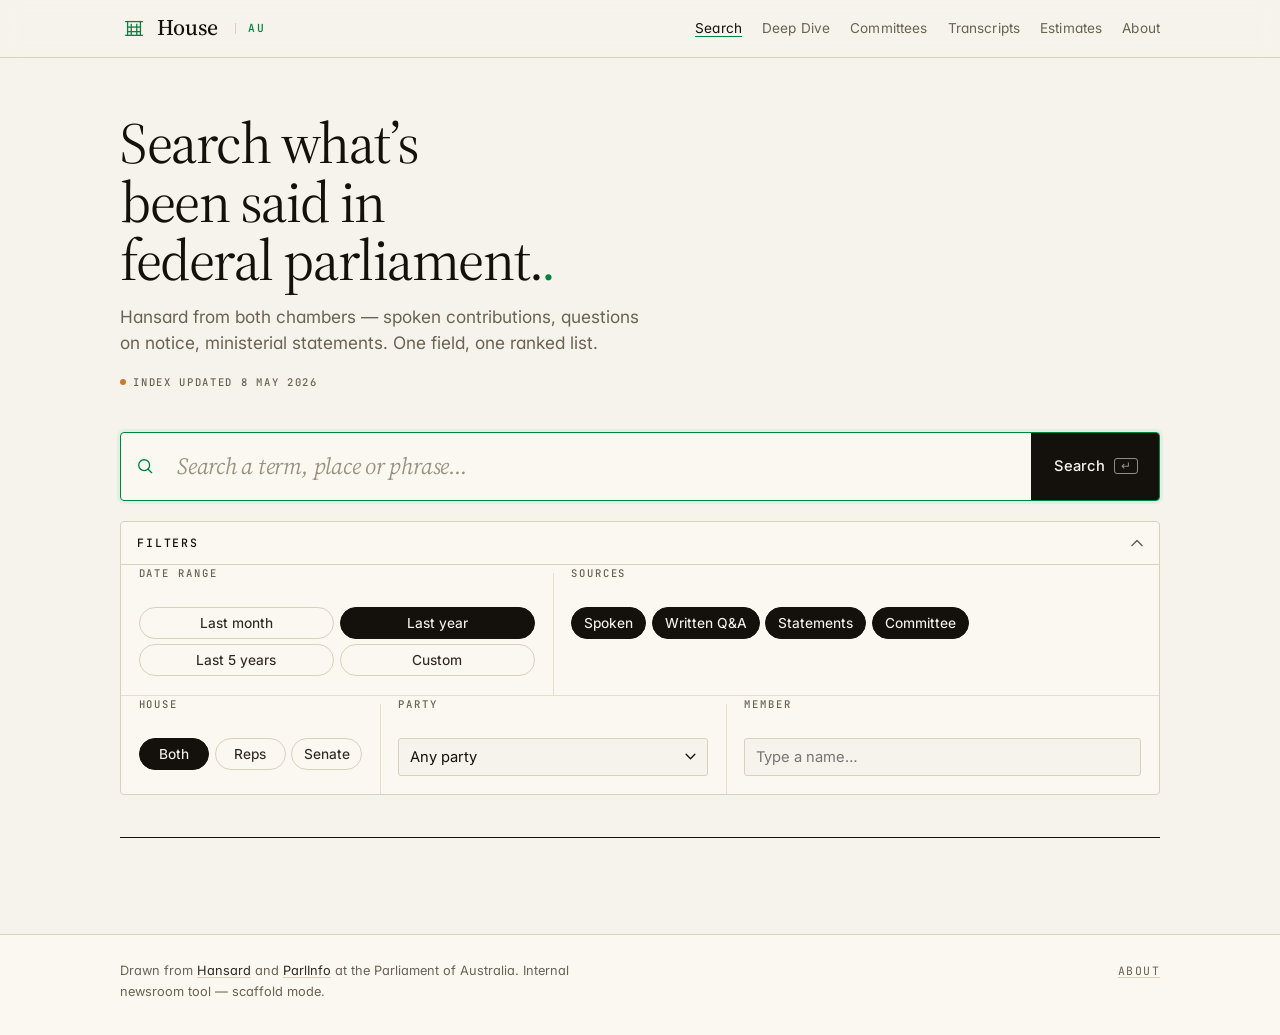
==== index.html @ a79a6129 "Speed: load shards in parallel batches of 4 streamContributions was strict-sequential after the memo" ====
<!doctype html>
<html lang="en-GB">
<head>
  <meta charset="utf-8">
  <meta name="viewport" content="width=device-width, initial-scale=1, viewport-fit=cover">
  <title>House AU — search federal Hansard</title>
  <meta name="description" content="Search Australian federal Hansard — Reps and Senate, spoken contributions, questions on notice, ministerial statements. Built for Guardian Australia journalists.">
  <meta name="theme-color" content="#f6f3ec">

  <!-- favicon + social -->
  <link rel="icon" href="favicon.svg" type="image/svg+xml">
  <link rel="alternate icon" href="favicon.ico">
  <link rel="apple-touch-icon" href="apple-touch-icon.png">
  <meta property="og:title" content="House AU">
  <meta property="og:description" content="Search federal Hansard — Reps and Senate, in one ranked list.">
  <meta property="og:image" content="og.png">
  <meta property="og:type" content="website">
  <meta name="twitter:card" content="summary_large_image">

  <link rel="preconnect" href="https://fonts.googleapis.com">
  <link rel="preconnect" href="https://fonts.gstatic.com" crossorigin>
  <link rel="stylesheet" href="https://fonts.googleapis.com/css2?family=Source+Serif+4:opsz,wght@8..60,300..700&family=Source+Serif+4:ital,opsz,wght@1,8..60,300..600&family=Inter:wght@300;400;500;600&family=JetBrains+Mono:wght@400;500&display=swap">
  <link rel="stylesheet" href="style.css?v=41">
</head>
<body>
  <header class="topbar">
    <div class="topbar-inner">
      <a href="./" class="wordmark" aria-label="House Australia — home">
        <span class="mark" aria-hidden="true">
          <!-- abstracted portcullis: two columns under a lintel -->
          <svg viewBox="0 0 24 24" width="22" height="22" fill="none" stroke="currentColor" stroke-width="1.4" stroke-linecap="square">
            <path d="M3 5h18"/>
            <path d="M5 5v15"/>
            <path d="M19 5v15"/>
            <path d="M9 8v12"/>
            <path d="M15 8v12"/>
            <path d="M5 11h14"/>
            <path d="M5 16h14"/>
            <path d="M3 20h18"/>
          </svg>
        </span>
        <span class="wordmark-text">House</span>
        <span class="region-tag" aria-label="AU edition">AU</span>
      </a>
      <nav class="topnav">
        <a href="./" aria-current="page">Search</a>
        <a href="deep-dive.html">Deep Dive</a>
        <a href="committees.html">Committees</a>
        <a href="transcripts.html">Transcripts</a>
        <a href="estimates.html">Estimates</a>
        <a href="about.html">About</a>
      </nav>
    </div>
  </header>

  <main>
    <section class="hero">
      <h1 class="lede">Search what&rsquo;s been said in federal parliament.</h1>
      <p class="sub">Hansard from both chambers &mdash; spoken contributions, questions on notice, ministerial statements. One field, one ranked list.</p>
      <p class="index-stamp" id="index-stamp" aria-live="polite"></p>
    </section>

    <form id="search-form" class="search" autocomplete="off">
      <span class="search-icon" aria-hidden="true">
        <svg viewBox="0 0 24 24" width="20" height="20" fill="none" stroke="currentColor" stroke-width="1.6" stroke-linecap="round">
          <circle cx="11" cy="11" r="6.5"/>
          <path d="m20 20-4.2-4.2"/>
        </svg>
      </span>
      <label class="search-field">
        <span class="visually-hidden">Search term</span>
        <input id="q" type="search" name="q" placeholder="Search a term, place or phrase&hellip;" autocomplete="off" autofocus>
      </label>
      <button type="submit" class="primary">
        <span class="primary-label">Search</span>
        <span class="primary-kbd" aria-hidden="true">↵</span>
      </button>
    </form>

    <details class="filters-shell" id="filters-shell" open>
      <summary class="filters-toggle">
        <span class="ft-label">Filters</span>
        <span class="ft-summary" id="ft-summary" aria-live="polite"></span>
        <span class="ft-chev" aria-hidden="true">
          <svg viewBox="0 0 12 8" width="12" height="8" fill="none" stroke="currentColor" stroke-width="1.5" stroke-linecap="round" stroke-linejoin="round"><path d="M1 1.5 6 6.5 11 1.5"/></svg>
        </span>
      </summary>

      <section class="filters" aria-label="Filters">
        <fieldset class="filter">
          <legend>Date range</legend>
          <div class="pills" role="radiogroup" id="date-presets">
            <button type="button" role="radio" aria-checked="false" data-preset="month">Last month</button>
            <button type="button" role="radio" aria-checked="true"  data-preset="year">Last year</button>
            <button type="button" role="radio" aria-checked="false" data-preset="five">Last 5 years</button>
            <button type="button" role="radio" aria-checked="false" data-preset="custom">Custom</button>
          </div>
          <div class="custom-dates" id="custom-dates" hidden>
            <label>From <input type="date" id="from-date"></label>
            <label>To <input type="date" id="to-date"></label>
          </div>
        </fieldset>

        <fieldset class="filter">
          <legend>Sources</legend>
          <div class="pills" id="sources">
            <button type="button" data-source="spoken"    aria-pressed="true">Spoken</button>
            <button type="button" data-source="wq"        aria-pressed="true">Written Q&amp;A</button>
            <button type="button" data-source="ws"        aria-pressed="true">Statements</button>
            <button type="button" data-source="committee" aria-pressed="true">Committee</button>
          </div>
        </fieldset>

        <fieldset class="filter">
          <legend>House</legend>
          <div class="pills" role="radiogroup" id="house">
            <button type="button" role="radio" aria-checked="true"  data-house="Both">Both</button>
            <button type="button" role="radio" aria-checked="false" data-house="Reps">Reps</button>
            <button type="button" role="radio" aria-checked="false" data-house="Senate">Senate</button>
          </div>
        </fieldset>

        <fieldset class="filter">
          <legend>Party</legend>
          <select id="party">
            <option value="Any">Any party</option>
          </select>
        </fieldset>

        <fieldset class="filter filter--member">
          <legend>Member</legend>
          <div class="member-box">
            <input id="member-input" type="search" placeholder="Type a name…" autocomplete="off">
            <ul id="member-suggestions" class="suggestions" hidden></ul>
            <div id="selected-member" class="selected-member" hidden>
              <span id="selected-member-label"></span>
              <button type="button" id="clear-member" aria-label="Clear member">×</button>
            </div>
          </div>
        </fieldset>
      </section>
    </details>

    <div class="results-toolbar">
      <div id="status" class="status" aria-live="polite"></div>
      <button id="export-md" type="button" class="export-btn" hidden>
        <span class="export-btn-label">Export</span>
        <svg class="export-btn-arrow" viewBox="0 0 16 16" width="11" height="11" fill="none" stroke="currentColor" stroke-width="1.6" stroke-linecap="round" stroke-linejoin="round" aria-hidden="true">
          <path d="M8 2v9"/><path d="m4.5 7.5 3.5 3.5 3.5-3.5"/><path d="M3 13.5h10"/>
        </svg>
      </button>
    </div>
    <ol id="results" class="results"></ol>
    <div class="more">
      <button type="button" id="load-more" hidden>Load more</button>
    </div>
  </main>

  <footer>
    <div class="footer-inner">
      <p class="colophon">
        Drawn from <a href="https://www.aph.gov.au/Parliamentary_Business/Hansard">Hansard</a>
        and <a href="https://parlinfo.aph.gov.au/">ParlInfo</a> at the Parliament of
        Australia. Internal newsroom tool — scaffold mode.
      </p>
      <p class="colophon-meta"><a href="about.html">About</a></p>
    </div>
  </footer>

  <script type="module" src="src/app.js?v=22"></script>
</body>
</html>
---- style.css ----
/* ----------------------------------------------------------------
   House AU — premium redesign
   --------------------------------------------------------------------
   Direction: editorial archive. Ivory paper, near-black ink, a single
   restrained green accent (Pantone 348C, Australian national green),
   with Pantone 116C gold reserved for search-match highlights only —
   gold's contrast with paper fails WCAG, so it's a background-fill
   affordance, never foreground. Source Serif 4 for display, Inter
   for body, JetBrains Mono for stamps. The civic register is
   whispered, not shouted.
   ---------------------------------------------------------------- */

:root {
  /* ----- palette: ivory paper, graphite ink, AU green accent ----- */
  --paper:        #f6f3ec;   /* base */
  --paper-warm:   #fbf8f1;   /* card / inset */
  --paper-deep:   #ece7da;   /* hover, sunken */
  --paper-edge:   #ddd5c2;   /* hairline alt */

  --ink:          #14110d;   /* near-black, warm */
  --ink-strong:   #000000;
  --ink-soft:     #2d2820;
  --ink-muted:    #6a6253;
  --ink-faint:    #9a9180;

  --rule:         #d9d1bd;   /* hairlines */
  --rule-soft:    #e6dec9;

  --accent:       #00843d;   /* Pantone 348C — restrained */
  --accent-deep:  #006128;
  --accent-tint:  #e0f0e5;   /* very faint wash */
  --highlight:    #ffcd00;   /* Pantone 116C — match-highlight fill only */

  /* source colours kept editorial-quiet, single-channel */
  --src-spoken:   #2a3d63;   /* ink blue */
  --src-written:  #2c4a35;   /* moss */
  --src-wq:       #7a5520;   /* tobacco */
  --src-ws:       #4a2a55;   /* aubergine */
  --src-cmte:     #7a3a2b;   /* terracotta */

  /* ----- type ----- */
  --serif: 'Source Serif 4', 'Source Serif Pro', 'Iowan Old Style', 'Hoefler Text', Georgia, serif;
  --sans:  'Inter', -apple-system, BlinkMacSystemFont, 'Segoe UI', sans-serif;
  --mono:  'JetBrains Mono', 'SF Mono', ui-monospace, Menlo, monospace;

  /* ----- rhythm ----- */
  --gutter: clamp(1rem, 4vw, 2rem);
  --col:    min(1040px, 100% - (var(--gutter) * 2));
  --col-narrow: min(720px, 100% - (var(--gutter) * 2));

  /* ----- elevation (very minimal) ----- */
  --shadow-sm: 0 1px 0 rgba(20, 17, 13, 0.04);
  --shadow-md: 0 1px 2px rgba(20, 17, 13, 0.06), 0 8px 24px -12px rgba(20, 17, 13, 0.10);
  --shadow-focus: 0 0 0 3px var(--accent-tint), 0 0 0 4px var(--accent);
}

/* ================================================================
   Base
   ================================================================ */

*, *::before, *::after { box-sizing: border-box; }
[hidden] { display: none !important; }

html {
  -webkit-text-size-adjust: 100%;
  background: var(--paper);
  scroll-behavior: smooth;
}

body {
  margin: 0;
  background: var(--paper);
  color: var(--ink);
  font-family: var(--sans);
  font-size: 16px;
  line-height: 1.55;
  font-feature-settings: 'kern', 'ss01', 'cv11';
  -webkit-font-smoothing: antialiased;
  -moz-osx-font-smoothing: grayscale;
  text-rendering: optimizeLegibility;
  overflow-x: hidden;
  min-height: 100vh;
  min-height: 100dvh;
  display: flex;
  flex-direction: column;
}

:focus-visible {
  outline: 2px solid var(--accent);
  outline-offset: 3px;
  border-radius: 2px;
}

a {
  color: var(--ink);
  text-decoration: underline;
  text-decoration-thickness: 1px;
  text-underline-offset: 0.18em;
  text-decoration-color: var(--rule);
  transition: color 120ms, text-decoration-color 120ms;
}
a:hover { color: var(--accent); text-decoration-color: var(--accent); }

.visually-hidden {
  position: absolute; width: 1px; height: 1px; padding: 0; margin: -1px;
  overflow: hidden; clip: rect(0,0,0,0); white-space: nowrap; border: 0;
}

/* ================================================================
   Topbar — minimal masthead, hairline rule
   ================================================================ */

.topbar {
  position: sticky;
  top: 0;
  z-index: 30;
  background: color-mix(in oklab, var(--paper) 92%, transparent);
  backdrop-filter: saturate(140%) blur(10px);
  -webkit-backdrop-filter: saturate(140%) blur(10px);
  border-bottom: 1px solid var(--rule);
}
.topbar-inner {
  width: var(--col);
  margin: 0 auto;
  padding: 0.75rem 0;
  display: flex;
  align-items: center;
  justify-content: space-between;
  gap: 1rem;
}

.wordmark {
  display: inline-flex;
  align-items: center;
  gap: 0.55rem;
  text-decoration: none;
  color: var(--ink);
  padding: 0.15rem 0;
}
.wordmark .mark {
  display: inline-flex;
  align-items: center;
  justify-content: center;
  width: 28px;
  height: 28px;
  color: var(--accent);
}
.wordmark-text {
  font-family: var(--serif);
  font-weight: 500;
  font-size: 1.4rem;
  letter-spacing: -0.018em;
  font-variation-settings: 'opsz' 32;
  line-height: 1;
}
/* Region tag — small mono-caps "AU" with a hairline left divider, in
   the wordmark accent. Replaces the earlier inline flag (which read
   fussy at small sizes). Per the Claude Design region-mark study. */
.region-tag {
  font-family: var(--mono);
  font-size: 0.7rem;
  font-weight: 500;
  letter-spacing: 0.18em;
  text-transform: uppercase;
  color: var(--accent);
  padding-left: 0.7rem;
  margin-left: 0.55rem;
  border-left: 1px solid var(--rule);
  align-self: center;
  line-height: 1;
}

.topnav {
  display: flex;
  flex-wrap: nowrap;
  gap: 1.25rem;
  font-family: var(--sans);
  font-size: 0.85rem;
  letter-spacing: 0.01em;
  /* Horizontally scrollable when there are more nav items than fit;
     vertical locked so we never get a wobble. Scrollbar hidden — the
     touch-action and webkit overflow scrolling give momentum on iOS. */
  overflow-x: auto;
  overflow-y: hidden;
  -webkit-overflow-scrolling: touch;
  touch-action: pan-x;
  scrollbar-width: none;
  -ms-overflow-style: none;
  /* Don't shrink relative to wordmark — let the nav take its natural
     row width and overflow into the scroll area. */
  min-width: 0;
}
.topnav::-webkit-scrollbar { display: none; }
.topnav a {
  text-decoration: none;
  color: var(--ink-muted);
  white-space: nowrap;        /* "Deep Dive" stays one line */
  flex-shrink: 0;
}
.topnav a:hover { color: var(--accent); }

/* ================================================================
   Main column
   ================================================================ */

main {
  position: relative;
  width: var(--col);
  margin: 0 auto;
  padding: clamp(2rem, 5vw, 3.5rem) 0 4rem;
  flex: 1;
}

/* ================================================================
   Hero — display lockup
   ================================================================ */

.hero {
  margin: 0 0 clamp(1.5rem, 3.5vw, 2.5rem);
}
.hero .lede {
  max-width: 18ch;
  margin: 0;
  font-family: var(--serif);
  font-weight: 400;
  font-variation-settings: 'opsz' 60;
  font-size: clamp(2.2rem, 6.5vw, 3.6rem);
  line-height: 1.02;
  letter-spacing: -0.025em;
  color: var(--ink);
  text-wrap: balance;
}
.hero .lede::after {
  content: '.';
  color: var(--accent);
}
.hero .sub {
  margin: 0.9rem 0 0;
  font-family: var(--sans);
  font-weight: 400;
  font-size: clamp(1rem, 1.8vw, 1.08rem);
  line-height: 1.5;
  color: var(--ink-muted);
  max-width: 48ch;
  text-wrap: pretty;
}

/* "Last updated" stamp under the hero. Mono-caps eyebrow with a
   leading dot, so a stale index is something you spot mid-glance. */
.index-stamp {
  margin: 1.1rem 0 0;
  font-family: var(--mono);
  font-size: 0.66rem;
  font-weight: 500;
  letter-spacing: 0.16em;
  text-transform: uppercase;
  color: var(--ink-faint);
  display: inline-flex;
  align-items: center;
  gap: 0.45rem;
}
.index-stamp::before {
  content: "";
  width: 6px; height: 6px; border-radius: 50%;
  background: var(--accent);
  opacity: 0.7;
}
.index-stamp:empty { display: none; }
.index-stamp.is-stale {
  color: var(--ink-muted);
}
.index-stamp.is-stale::before {
  background: #c87a30;          /* muted amber — alert without shouting */
  opacity: 1;
}

/* ================================================================
   Search field — generous, single-line, oxblood focus
   ================================================================ */

.search {
  display: flex;
  align-items: stretch;
  margin: 0 0 1.25rem;
  background: var(--paper-warm);
  border: 1px solid var(--rule);
  border-radius: 4px;
  position: relative;
  transition: border-color 150ms, box-shadow 150ms;
  box-shadow: var(--shadow-sm);
}
.search:hover { border-color: var(--ink-faint); }
.search:focus-within {
  border-color: var(--accent);
  box-shadow: 0 0 0 3px var(--accent-tint);
}

/* Loading affordance — a thin gradient bar slides across the bottom
   edge of the form while a search is in flight. Shared between the
   main Search form and the Deep Dive form. Reduced-motion users get a
   static low-opacity stripe instead of an animation. */
.search { overflow: hidden; }
.search.is-loading::after {
  content: '';
  position: absolute;
  bottom: 0;
  left: -30%;
  height: 2px;
  width: 30%;
  background: linear-gradient(90deg, transparent, var(--accent), transparent);
  animation: search-loading 1.4s cubic-bezier(0.4, 0, 0.6, 1) infinite;
  pointer-events: none;
}
@keyframes search-loading {
  0%   { left: -30%; }
  100% { left: 100%; }
}
@media (prefers-reduced-motion: reduce) {
  .search.is-loading::after {
    animation: none;
    left: 0;
    width: 100%;
    opacity: 0.4;
  }
}

.search-icon {
  display: inline-flex;
  align-items: center;
  justify-content: center;
  width: 48px;
  color: var(--ink-faint);
  flex-shrink: 0;
}
.search:focus-within .search-icon { color: var(--accent); }

.search-field {
  flex: 1;
  min-width: 0;
  display: flex;
}
.search-field input {
  width: 100%;
  border: 0;
  background: transparent;
  padding: 1.1rem 0.5rem;
  font-family: var(--serif);
  font-size: clamp(1.15rem, 2.6vw, 1.45rem);
  font-variation-settings: 'opsz' 24, 'wght' 400;
  color: var(--ink);
  letter-spacing: -0.01em;
}
.search-field input::placeholder {
  color: var(--ink-faint);
  font-style: italic;
  font-variation-settings: 'opsz' 24, 'wght' 380;
}
.search-field input:focus { outline: none; }

.primary {
  font-family: var(--sans);
  font-size: 0.92rem;
  font-weight: 500;
  letter-spacing: 0.01em;
  background: var(--ink);
  color: var(--paper);
  border: 0;
  padding: 0 1.4rem;
  cursor: pointer;
  min-height: 44px;
  display: inline-flex;
  align-items: center;
  gap: 0.6rem;
  transition: background 120ms;
  border-radius: 0 3px 3px 0;
  margin: -1px;
}
.primary:hover { background: var(--accent); }
.primary:active { background: var(--accent-deep); }
.primary-kbd {
  font-family: var(--mono);
  font-size: 0.78rem;
  opacity: 0.55;
  padding: 0.05rem 0.35rem;
  border: 1px solid currentColor;
  border-radius: 3px;
  line-height: 1;
}

/* ================================================================
   Filters shell — collapsible, uses <details>
   ================================================================ */

.filters-shell {
  margin: 0 0 1.5rem;
  border: 1px solid var(--rule);
  background: var(--paper-warm);
  border-radius: 4px;
}
.filters-toggle {
  list-style: none;
  display: flex;
  align-items: center;
  gap: 0.7rem;
  padding: 0.75rem 1rem;
  cursor: pointer;
  font-family: var(--mono);
  font-size: 0.72rem;
  letter-spacing: 0.16em;
  text-transform: uppercase;
  color: var(--ink-muted);
  user-select: none;
}
.filters-toggle::-webkit-details-marker { display: none; }
.ft-label { color: var(--ink); font-weight: 500; }
.ft-summary {
  flex: 1;
  font-family: var(--sans);
  font-size: 0.84rem;
  letter-spacing: 0;
  text-transform: none;
  color: var(--ink-muted);
  font-weight: 400;
  white-space: nowrap;
  overflow: hidden;
  text-overflow: ellipsis;
}
.ft-chev {
  display: inline-flex;
  transition: transform 220ms cubic-bezier(.2,.7,.2,1);
  color: var(--ink-muted);
}
.filters-shell[open] .ft-chev { transform: rotate(180deg); }
.filters-shell[open] .filters-toggle { border-bottom: 1px solid var(--rule); }
.filters-toggle:hover { background: var(--paper-deep); }

.filters {
  display: grid;
  grid-template-columns: repeat(12, 1fr);
  gap: 0;
  background: transparent;
}

.filter {
  border: 0;
  padding: 1rem 1.1rem 1.15rem;
  margin: 0;
  min-width: 0;
  border-right: 1px solid var(--rule-soft);
  border-bottom: 1px solid var(--rule-soft);
}
/* layout on desktop: row 1 = date(5) sources(7); row 2 = house(3) party(4) member(5) */
.filter:nth-child(1) { grid-column: span 5; }
.filter:nth-child(2) { grid-column: span 7; border-right: 0; }
.filter:nth-child(3) { grid-column: span 3; border-bottom: 0; }
.filter:nth-child(4) { grid-column: span 4; border-bottom: 0; }
.filter:nth-child(5) { grid-column: span 5; border-right: 0; border-bottom: 0; }

.filter legend {
  display: block;
  width: 100%;
  font-family: var(--mono);
  font-size: 0.66rem;
  font-weight: 500;
  letter-spacing: 0.18em;
  text-transform: uppercase;
  color: var(--ink-muted);
  margin: 0 0 0.6rem;
  padding: 0;
}

/* ================================================================
   Pills
   ================================================================ */

.pills {
  display: flex;
  flex-wrap: wrap;
  gap: 0.35rem;
}
/* tidy reflow: date range as 2x2, house as 3-up — pills share row width.
   Applies to all three pages so the form looks identical everywhere. */
#date-presets,
#dd-date-presets,
#cm-date-presets {
  display: grid;
  grid-template-columns: 1fr 1fr;
  gap: 0.35rem;
}
#house,
#dd-house {
  display: grid;
  grid-template-columns: repeat(3, 1fr);
  gap: 0.35rem;
}
#date-presets button,
#dd-date-presets button,
#cm-date-presets button,
#house button,
#dd-house button { width: 100%; text-align: center; padding-left: 0.5rem; padding-right: 0.5rem; }
.pills button {
  font-family: var(--sans);
  font-size: 0.86rem;
  font-weight: 450;
  background: transparent;
  border: 1px solid var(--rule);
  color: var(--ink-soft);
  padding: 0.35rem 0.75rem;
  cursor: pointer;
  min-height: 32px;
  border-radius: 999px;
  transition: all 120ms;
  white-space: nowrap;
}
.pills button:hover {
  border-color: var(--ink);
  color: var(--ink);
  background: var(--paper);
}
.pills button[aria-pressed="true"],
.pills button[aria-checked="true"] {
  background: var(--ink);
  color: var(--paper);
  border-color: var(--ink);
}
.pills button[aria-pressed="true"]:hover,
.pills button[aria-checked="true"]:hover {
  background: var(--accent);
  border-color: var(--accent);
}

/* ================================================================
   Custom dates
   ================================================================ */

.custom-dates {
  display: flex;
  flex-wrap: wrap;
  gap: 0.4rem 0.7rem;
  margin-top: 0.6rem;
  font-family: var(--mono);
  font-size: 0.72rem;
  letter-spacing: 0.06em;
  text-transform: uppercase;
  color: var(--ink-muted);
  align-items: center;
}
.custom-dates label {
  display: inline-flex;
  align-items: center;
  gap: 0.4rem;
}
.custom-dates input {
  font-family: var(--mono);
  font-size: 0.82rem;
  padding: 0.35rem 0.5rem;
  border: 1px solid var(--rule);
  background: var(--paper);
  color: var(--ink);
  border-radius: 3px;
  min-height: 34px;
}
.custom-dates input:focus {
  border-color: var(--accent);
  outline: 2px solid var(--accent-tint);
  outline-offset: 0;
}

/* ================================================================
   Select + member input
   ================================================================ */

#party,
#member-input {
  font-family: var(--sans);
  font-size: 0.92rem;
  width: 100%;
  padding: 0.55rem 0.7rem;
  border: 1px solid var(--rule);
  background: var(--paper);
  color: var(--ink);
  min-height: 38px;
  border-radius: 3px;
  appearance: none;
  -webkit-appearance: none;
  transition: border-color 120ms;
}
#party {
  background-image: url("data:image/svg+xml;utf8,<svg xmlns='http://www.w3.org/2000/svg' viewBox='0 0 12 8' fill='none' stroke='%2314110d' stroke-width='1.5' stroke-linecap='round' stroke-linejoin='round'><path d='M1 1.5 6 6.5 11 1.5'/></svg>");
  background-repeat: no-repeat;
  background-position: right 0.7rem center;
  background-size: 11px 7px;
  padding-right: 2rem;
  cursor: pointer;
}
#party:hover, #member-input:hover { border-color: var(--ink-faint); }
#party:focus, #member-input:focus {
  border-color: var(--accent);
  outline: 2px solid var(--accent-tint);
  outline-offset: 0;
}

/* ================================================================
   Member autocomplete
   ================================================================ */

.member-box { position: relative; }

.suggestions {
  list-style: none;
  margin: 0;
  padding: 0;
  position: absolute;
  z-index: 20;
  left: 0; right: 0; top: calc(100% + 4px);
  background: var(--paper-warm);
  border: 1px solid var(--ink-faint);
  border-radius: 4px;
  max-height: 280px;
  overflow-y: auto;
  box-shadow: var(--shadow-md);
}
.suggestions li {
  padding: 0.6rem 0.8rem;
  font-family: var(--sans);
  font-size: 0.9rem;
  cursor: pointer;
  border-bottom: 1px solid var(--rule-soft);
  display: flex;
  align-items: baseline;
  flex-wrap: wrap;
  gap: 0.3rem 0.6rem;
}
.suggestions li:last-child { border-bottom: 0; }
.suggestions li:hover,
.suggestions li:focus {
  background: var(--paper-deep);
  outline: none;
}
.suggestions .meta {
  color: var(--ink-muted);
  font-family: var(--mono);
  font-size: 0.7rem;
  letter-spacing: 0.06em;
  text-transform: uppercase;
}

/* ================================================================
   Selected member chip
   ================================================================ */

.selected-member {
  margin-top: 0.55rem;
  display: inline-flex;
  align-items: center;
  gap: 0.2rem;
  background: var(--ink);
  color: var(--paper);
  padding: 0.32rem 0.45rem 0.32rem 0.75rem;
  font-family: var(--sans);
  font-size: 0.85rem;
  border-radius: 999px;
  max-width: 100%;
}
#selected-member-label {
  white-space: nowrap;
  overflow: hidden;
  text-overflow: ellipsis;
}
#clear-member {
  background: transparent;
  border: 0;
  color: inherit;
  font-size: 1.15rem;
  line-height: 1;
  cursor: pointer;
  padding: 0 0.4rem;
  min-height: 24px;
  border-radius: 50%;
  transition: color 100ms, background 100ms;
}
#clear-member:hover { background: rgba(255,255,255,0.12); color: var(--highlight); }

/* ================================================================
   Status line
   ================================================================ */

.status {
  margin: 0;
  font-family: var(--sans);
  font-size: 0.88rem;
  color: var(--ink-muted);
  min-height: 1.4em;
  line-height: 1.5;
  letter-spacing: 0.005em;
  /* sit just below the sticky topbar when scrolled into view */
  scroll-margin-top: 64px;
}
.status.error {
  color: var(--accent);
  font-weight: 500;
}
.status:empty { display: none; }

/* Toolbar above the results list — status text on the left, export
   button on the right when results are present. Shared shape on Search
   and Deep Dive. */
.results-toolbar,
.dd-headlines-toolbar {
  display: flex;
  align-items: center;
  gap: 0.75rem 1rem;
  flex-wrap: wrap;
  margin: 0 0 1.1rem;
}
.results-toolbar .status { flex: 1 1 auto; min-width: 0; }
.dd-headlines-toolbar .dd-eyebrow { margin: 0; flex: 1 1 auto; min-width: 0; }

.export-btn {
  font-family: var(--mono);
  font-size: 0.7rem;
  letter-spacing: 0.08em;
  text-transform: uppercase;
  color: var(--ink-muted);
  background: transparent;
  border: 1px solid var(--rule);
  border-radius: 999px;
  padding: 0.32rem 0.75rem 0.32rem 0.85rem;
  cursor: pointer;
  display: inline-flex;
  align-items: center;
  gap: 0.45rem;
  white-space: nowrap;
  transition: border-color 120ms, color 120ms, background-color 120ms;
  flex: 0 0 auto;
}
.export-btn:hover {
  border-color: var(--ink-faint);
  color: var(--ink);
  background: var(--paper-warm);
}
.export-btn:focus-visible { outline: 2px solid var(--accent); outline-offset: 2px; }
.export-btn-arrow { stroke: currentColor; }

/* ================================================================
   Results — editorial entries
   ================================================================ */

.results {
  list-style: none;
  padding: 0;
  margin: 0;
  border-top: 1px solid var(--ink);
}

.result {
  display: grid;
  grid-template-columns: minmax(0, 1fr);
  gap: 0.4rem;
  padding: 1.5rem 0 1.6rem;
  border-bottom: 1px solid var(--rule);
  position: relative;
  transition: background 140ms;
}
.result:hover { background: linear-gradient(to right, var(--paper-warm), transparent 70%); }
.result:last-child { border-bottom: 1px solid var(--ink); }

.result-meta {
  order: 1;
  display: flex;
  flex-wrap: wrap;
  gap: 0.4rem 0.7rem;
  align-items: center;
  font-family: var(--sans);
  font-size: 0.85rem;
  color: var(--ink-soft);
}
/* The date stays in mono caps (it's tabular metadata); the member name
   reads as sentence-case sans because long minister-by-role attributions
   become unscannable in caps. */
.result-date {
  font-family: var(--mono);
  font-size: 0.72rem;
  letter-spacing: 0.04em;
  text-transform: uppercase;
  color: var(--ink-muted);
  font-feature-settings: 'tnum' 1;
}
.result-member {
  color: var(--ink-soft);
  letter-spacing: -0.005em;
}
.result-meta .muted { color: var(--ink-faint); font-style: italic; }

.badge {
  font-family: var(--mono);
  font-size: 0.66rem;
  font-weight: 500;
  letter-spacing: 0.14em;
  text-transform: uppercase;
  padding: 0.22rem 0.55rem;
  background: transparent;
  border: 1px solid currentColor;
  border-radius: 999px;
  display: inline-flex;
  align-items: center;
  line-height: 1.1;
  position: relative;
}
.badge::before {
  content: '';
  display: inline-block;
  width: 5px; height: 5px;
  background: currentColor;
  border-radius: 50%;
  margin-right: 0.45rem;
  flex: 0 0 auto;
}

.src-spoken  { color: var(--src-spoken); }
.src-written { color: var(--src-written); }
.src-wq      { color: var(--src-wq); }
.src-ws      { color: var(--src-ws); }
.src-cmte    { color: var(--src-cmte); }

/* Small mono-caps section tag above the title — soaks up the AU
   "COMMITTEES - X" / "BUSINESS - Y" prefixes so the heading proper
   reads as a heading proper. Reused by Deep Dive headlines. */
.result-eyebrow {
  order: 2;
  margin: 0.05rem 0 -0.05rem;
  font-family: var(--mono);
  font-size: 0.66rem;
  font-weight: 500;
  letter-spacing: 0.18em;
  text-transform: uppercase;
  color: var(--ink-muted);
}
.dd-hl-eyebrow {
  margin: 0 0 0.1rem;
}

.result-title {
  order: 3;
  margin: 0.15rem 0 0;
  font-family: var(--serif);
  font-variation-settings: 'opsz' 32, 'wght' 500;
  /* Matches the Deep Dive size — AU's verbose compound titles wear
     better at this scale, and the snippet beneath stays the
     journalistically primary thing. */
  font-size: clamp(1.08rem, 2vw, 1.3rem);
  line-height: 1.22;
  letter-spacing: -0.015em;
  /* Some AU debate titles concatenate every committee involved in a
     report — easily 200+ words, which steamrollers the snippet below.
     Clamp visually to 3 lines; full title remains in the link's
     title attribute for hover and stays clickable. */
  display: -webkit-box;
  -webkit-line-clamp: 3;
  -webkit-box-orient: vertical;
  overflow: hidden;
}
.result-title a {
  color: var(--ink);
  text-decoration: none;
  background-image: linear-gradient(currentColor, currentColor);
  background-size: 0 1px;
  background-repeat: no-repeat;
  background-position: 0 100%;
  transition: background-size 220ms cubic-bezier(0.2, 0.7, 0.2, 1), color 120ms;
  padding-bottom: 0.05em;
}
.result-title a:hover {
  background-size: 100% 1px;
  color: var(--accent);
}

.result-snippet {
  order: 4;
  margin: 0.3rem 0 0;
  font-family: var(--sans);
  font-size: 0.96rem;
  line-height: 1.6;
  color: var(--ink-soft);
  max-width: 72ch;
  font-weight: 400;
}
.result-snippet mark {
  background: linear-gradient(transparent 55%, var(--highlight) 55%);
  color: var(--ink);
  padding: 0 0.15em;
  font-weight: 500;
}

/* staggered reveal */
@keyframes fadeUp {
  from { opacity: 0; transform: translateY(4px); }
  to   { opacity: 1; transform: translateY(0); }
}
.result {
  animation: fadeUp 360ms cubic-bezier(0.2, 0.7, 0.2, 1) backwards;
}
.result:nth-child(1) { animation-delay:   0ms; }
.result:nth-child(2) { animation-delay:  35ms; }
.result:nth-child(3) { animation-delay:  70ms; }
.result:nth-child(4) { animation-delay: 105ms; }
.result:nth-child(5) { animation-delay: 140ms; }
.result:nth-child(6) { animation-delay: 175ms; }
.result:nth-child(7) { animation-delay: 210ms; }
.result:nth-child(n+8) { animation-delay: 240ms; }

/* ================================================================
   Load more
   ================================================================ */

.more {
  text-align: center;
  margin: 2rem 0 0.5rem;
}
#load-more {
  font-family: var(--sans);
  font-size: 0.9rem;
  font-weight: 500;
  letter-spacing: 0.005em;
  background: transparent;
  color: var(--ink);
  border: 1px solid var(--ink);
  padding: 0.85rem 2rem;
  cursor: pointer;
  min-height: 44px;
  border-radius: 3px;
  transition: all 130ms;
}
#load-more:hover {
  background: var(--ink);
  color: var(--paper);
}
#load-more:active {
  background: var(--accent);
  border-color: var(--accent);
}

/* ================================================================
   Footer
   ================================================================ */

footer {
  margin-top: auto;
  border-top: 1px solid var(--rule);
  background: var(--paper-warm);
}
.footer-inner {
  width: var(--col);
  margin: 0 auto;
  padding: 1.6rem 0 2rem;
  display: flex;
  flex-wrap: wrap;
  gap: 0.8rem 2rem;
  justify-content: space-between;
  align-items: baseline;
}
.colophon {
  margin: 0;
  font-family: var(--sans);
  font-size: 0.8rem;
  color: var(--ink-muted);
  line-height: 1.65;
  max-width: 60ch;
}
.colophon a { color: var(--ink-soft); text-decoration-color: var(--rule); }
.colophon a:hover { color: var(--accent); text-decoration-color: var(--accent); }
.colophon-meta {
  margin: 0;
  font-family: var(--mono);
  font-size: 0.72rem;
  letter-spacing: 0.12em;
  text-transform: uppercase;
  color: var(--ink-muted);
}
.colophon-meta a { color: var(--ink-muted); text-decoration-color: var(--rule); }
.colophon-meta a:hover { color: var(--accent); text-decoration-color: var(--accent); }

/* ================================================================
   Mobile — sticky search + bottom-sheet feel for filters
   ================================================================ */

@media (max-width: 880px) {
  .topbar-inner { padding: 0.65rem 0; }
  .wordmark-text { font-size: 1.25rem; }

  main { padding-top: 1.5rem; }

  .hero { max-width: none; }
  .hero .lede { font-size: clamp(2rem, 8vw, 2.6rem); }

  /* re-flow grid: equal halves */
  .filters { grid-template-columns: 1fr 1fr; }
  .filter,
  .filter:nth-child(1),
  .filter:nth-child(2),
  .filter:nth-child(3),
  .filter:nth-child(4),
  .filter:nth-child(5) {
    grid-column: span 1;
    border-right: 1px solid var(--rule-soft);
    border-bottom: 1px solid var(--rule-soft);
  }
  .filter:nth-child(2n) { border-right: 0; }
  .filter--member { grid-column: span 2 !important; border-right: 0 !important; border-bottom: 0 !important; }

  .pills button { min-height: 38px; padding: 0.5rem 0.85rem; font-size: 0.92rem; }
  .custom-dates input { min-height: 38px; }
  #party, #member-input { min-height: 44px; font-size: 1rem; }
}

@media (max-width: 560px) {
  :root { --gutter: 1rem; }

  .topbar { position: sticky; }
  .topbar-inner { padding: 0.6rem 0; }
  .wordmark .mark svg { width: 20px; height: 20px; }
  .wordmark-text { font-size: 1.15rem; }
  .region-tag { font-size: 0.62rem; padding-left: 0.55rem; margin-left: 0.4rem; letter-spacing: 0.16em; }

  main { padding: 1.25rem 0 3rem; }

  .hero { margin-bottom: 1.25rem; }
  .hero .lede { font-size: clamp(1.85rem, 9vw, 2.3rem); line-height: 1.05; }
  .hero .sub { font-size: 0.95rem; margin-top: 0.7rem; }

  /* sticky search on phones */
  .search {
    position: sticky;
    top: 52px;
    z-index: 20;
    margin-left: calc(var(--gutter) * -1);
    margin-right: calc(var(--gutter) * -1);
    border-left: 0;
    border-right: 0;
    border-radius: 0;
    padding: 0;
  }
  .search-icon { width: 44px; }
  .search-field input {
    padding: 0.95rem 0.4rem;
    font-size: 1.1rem;
  }
  .primary {
    padding: 0 1.1rem;
    border-radius: 0;
  }
  .primary-kbd { display: none; }

  /* filters — one column, easy to swipe through */
  .filters { grid-template-columns: 1fr; }
  .filter,
  .filter:nth-child(1),
  .filter:nth-child(2),
  .filter:nth-child(3),
  .filter:nth-child(4),
  .filter:nth-child(5) {
    grid-column: span 1;
    border-right: 0;
    border-bottom: 1px solid var(--rule-soft);
    padding: 0.9rem 1rem;
  }
  .filter:last-child { border-bottom: 0; }
  .filter--member { grid-column: span 1 !important; }

  /* collapse filters by default on phones */
  .filters-shell:not([open]) {
    background: transparent;
  }

  .result { padding: 1.2rem 0 1.3rem; gap: 0.4rem; }
  .result-title { font-size: 1.04rem; }
  .result-meta { font-size: 0.8rem; gap: 0.35rem 0.55rem; }
  .result-date { font-size: 0.68rem; }
  .result-snippet { font-size: 0.93rem; }

  .footer-inner { padding: 1.2rem 0 1.6rem; flex-direction: column; gap: 0.5rem; }
}

/* ================================================================
   Density modes (used by Tweaks)
   ================================================================ */

body[data-density="compact"] .result { padding: 1rem 0 1.05rem; gap: 0.3rem; }
body[data-density="compact"] .result-title { font-size: 1.08rem; }
body[data-density="compact"] .result-snippet { font-size: 0.9rem; line-height: 1.5; }
body[data-density="airy"] .result { padding: 1.9rem 0 2rem; gap: 0.55rem; }
body[data-density="airy"] .result-title { font-size: clamp(1.3rem, 2.8vw, 1.7rem); }

/* ================================================================
   About page
   ================================================================ */

.prose {
  position: relative;
  width: var(--col-narrow);
  margin: 0 auto;
  padding: clamp(2rem, 5vw, 3.5rem) 0 4rem;
  flex: 1;
}
.prose h2 {
  font-family: var(--serif);
  font-variation-settings: 'opsz' 36, 'wght' 500;
  font-size: clamp(1.5rem, 3.5vw, 1.95rem);
  line-height: 1.18;
  letter-spacing: -0.018em;
  margin: 2.6rem 0 0.8rem;
  color: var(--ink);
}
.prose h2:first-child { margin-top: 0; }
.prose p {
  font-family: var(--serif);
  font-variation-settings: 'opsz' 14, 'wght' 380;
  font-size: clamp(1.05rem, 2.4vw, 1.15rem);
  line-height: 1.65;
  color: var(--ink-soft);
  margin: 0 0 1rem;
  max-width: 62ch;
  letter-spacing: -0.003em;
}
.prose p strong { font-weight: 600; color: var(--ink); }
.prose p a {
  color: var(--ink);
  text-decoration: underline;
  text-decoration-color: var(--accent);
  text-decoration-thickness: 1px;
  text-underline-offset: 0.18em;
}
.prose p a:hover {
  color: var(--accent);
  text-decoration-thickness: 2px;
}

.prose .lede::first-letter {
  font-family: var(--serif);
  font-variation-settings: 'opsz' 72, 'wght' 600;
  font-size: 4.4em;
  float: left;
  line-height: 0.88;
  margin: 0.04em 0.08em -0.16em 0;
  color: var(--accent);
}

.changelog {
  margin-top: 3rem;
  padding-top: 1.5rem;
  border-top: 1px solid var(--ink);
}
.changelog h2 {
  font-family: var(--mono);
  font-size: 0.74rem;
  font-weight: 500;
  text-transform: uppercase;
  letter-spacing: 0.18em;
  color: var(--ink-muted);
  margin: 0 0 1.5rem;
}

.entry {
  display: grid;
  grid-template-columns: minmax(0, 1fr);
  gap: 0.4rem;
  padding: 1.3rem 0;
  border-bottom: 1px solid var(--rule);
}
.entry:last-child { border-bottom: 0; }
.entry h3 {
  font-family: var(--serif);
  font-variation-settings: 'opsz' 32, 'wght' 500;
  font-size: clamp(1.18rem, 2.6vw, 1.4rem);
  line-height: 1.2;
  letter-spacing: -0.018em;
  margin: 0;
  color: var(--ink);
}
.entry .when {
  font-family: var(--mono);
  font-size: 0.7rem;
  text-transform: uppercase;
  letter-spacing: 0.14em;
  color: var(--ink-muted);
  margin: 0;
}
.entry p {
  font-family: var(--sans);
  font-size: 0.96rem;
  line-height: 1.6;
  color: var(--ink-soft);
  margin: 0.2rem 0 0;
  max-width: 62ch;
  font-variation-settings: normal;
}
.entry p strong { font-weight: 600; color: var(--ink); }
.entry.milestone {
  background: var(--paper-warm);
  margin: 0 calc(var(--gutter) * -1);
  padding: 1.4rem var(--gutter);
  border-bottom: 1px solid var(--rule);
  border-left: 2px solid var(--accent);
}
.entry.milestone h3::before {
  content: '';
  display: inline-block;
  width: 6px; height: 6px;
  background: var(--accent);
  border-radius: 50%;
  margin-right: 0.6em;
  position: relative;
  top: -0.2em;
}

.prose + footer .back {
  font-family: var(--mono);
  font-size: 0.78rem;
  letter-spacing: 0.14em;
  text-transform: uppercase;
  color: var(--ink);
  text-decoration: none;
}
.prose + footer .back:hover { color: var(--accent); }

@media (max-width: 560px) {
  .prose .lede::first-letter { font-size: 3.6em; }
  .changelog { margin-top: 2.2rem; }
}

/* ================================================================
   Deep Dive
   ================================================================ */

.dd-main {
  position: relative;
  width: var(--col);
  margin: 0 auto;
  padding: clamp(1.6rem, 4vw, 2.5rem) 0 4rem;
  flex: 1;
}

/* The Deep Dive form is now identical to the Search form — see the
   shared .search rules above. The year-range/year-select blocks are
   gone; date filtering happens in the filters-shell below the form. */

.dd-empty {
  margin: 1.5rem 0 2rem;
  padding: 1.4rem 1.5rem;
  background: var(--paper-warm);
  border: 1px solid var(--rule);
  border-left: 3px solid var(--accent);
  border-radius: 0 4px 4px 0;
  font-family: var(--serif);
  font-size: 1.05rem;
  line-height: 1.6;
  color: var(--ink-soft);
  font-variation-settings: 'opsz' 18, 'wght' 380;
  max-width: 60ch;
}
.dd-empty p { margin: 0 0 0.5rem; }
.dd-empty p:last-child { margin: 0; color: var(--ink-muted); font-size: 0.95rem; }
.dd-empty strong { color: var(--ink); font-weight: 600; }

.dd-section { display: block; }

/* --- stats row --- */

.dd-stats {
  display: grid;
  grid-template-columns: repeat(4, 1fr);
  gap: 0;
  margin: 1.5rem 0;
  border: 1px solid var(--rule);
  background: var(--paper-warm);
  border-radius: 4px;
  overflow: hidden;
}
.dd-stat-cell {
  padding: 1rem 1.1rem 1.1rem;
  border-right: 1px solid var(--rule-soft);
  min-width: 0;
}
.dd-stat-cell:last-child { border-right: 0; }
.dd-stat-label {
  margin: 0 0 0.4rem;
  font-family: var(--mono);
  font-size: 0.66rem;
  font-weight: 500;
  letter-spacing: 0.16em;
  text-transform: uppercase;
  color: var(--ink-muted);
}
.dd-stat-big {
  margin: 0;
  font-family: var(--serif);
  font-variation-settings: 'opsz' 36, 'wght' 500;
  font-size: clamp(1.3rem, 3vw, 1.65rem);
  line-height: 1.1;
  letter-spacing: -0.018em;
  color: var(--ink);
  font-feature-settings: 'tnum' 1;
}
.dd-stat-sub {
  margin: 0.35rem 0 0;
  font-family: var(--sans);
  font-size: 0.82rem;
  line-height: 1.35;
  color: var(--ink-soft);
  /* keep long minister role lines from breaking the cell apart */
  overflow-wrap: anywhere;
}
.dd-stat-sub:empty { display: none; }

/* --- chart --- */

.dd-eyebrow {
  margin: 0 0 0.7rem;
  font-family: var(--mono);
  font-size: 0.7rem;
  font-weight: 500;
  letter-spacing: 0.16em;
  text-transform: uppercase;
  color: var(--ink-muted);
}

.dd-chart-wrap {
  margin: 1.8rem 0 1.5rem;
}
.dd-chart {
  width: 100%;
  border: 1px solid var(--rule);
  background: var(--paper-warm);
  border-radius: 4px;
  padding: 0.75rem;
  box-sizing: border-box;
}
.dd-chart svg {
  display: block;
  width: 100%;
  height: auto;
  max-height: 240px;
}
.dd-chart .dd-axis {
  font-family: var(--mono);
  font-size: 11px;
  fill: var(--ink-muted);
  letter-spacing: 0.04em;
}
.dd-chart .dd-bar {
  shape-rendering: crispEdges;
  transition: opacity 120ms;
}
.dd-chart g:hover .dd-bar { opacity: 0.78; }
.dd-chart .dd-bar-skeleton { opacity: 0.55; }
/* Bars double as a month filter — give hover and click the right cues. */
.dd-chart .dd-bar-group { cursor: pointer; }

.dd-legend {
  display: flex;
  flex-wrap: wrap;
  gap: 0.3rem 0.45rem;
  margin: 0.7rem 0 0;
  font-family: var(--sans);
  font-size: 0.78rem;
  color: var(--ink-soft);
}
/* Legend chips double as party filters — render as buttons. */
.dd-legend-chip {
  display: inline-flex;
  align-items: center;
  gap: 0.4rem;
  background: none;
  border: 1px solid transparent;
  padding: 0.18rem 0.55rem;
  border-radius: 999px;
  font: inherit;
  color: inherit;
  cursor: pointer;
  transition: background-color 120ms, border-color 120ms, color 120ms;
}
.dd-legend-chip:hover { border-color: var(--c, var(--rule)); }
.dd-legend-chip:focus-visible { outline: 2px solid var(--accent); outline-offset: 2px; }
.dd-legend-chip.is-active {
  background: var(--c, var(--ink-soft));
  color: var(--paper);
  border-color: var(--c, var(--ink-soft));
}
.dd-legend-chip.is-active .dd-legend-swatch {
  background: var(--paper);
  border-color: rgba(255,255,255,0.55);
}
.dd-legend-swatch {
  display: inline-block;
  width: 10px; height: 10px;
  border-radius: 2px;
  background: var(--c, currentColor);
  border: 1px solid rgba(20,17,13,0.12);
}
/* Per-party total — hidden by default, slides into view on chip hover.
   Mobile: skipped, the chips are tight enough already. */
.dd-legend-count {
  display: inline-block;
  font-family: var(--mono);
  font-size: 0.7rem;
  letter-spacing: 0.04em;
  color: inherit;
  opacity: 0.7;
  max-width: 0;
  overflow: hidden;
  white-space: nowrap;
  transition: max-width 220ms cubic-bezier(0.2,.7,.2,1), margin-left 220ms;
  margin-left: 0;
}
@media (min-width: 561px) and (hover: hover) {
  .dd-legend-chip:hover .dd-legend-count,
  .dd-legend-chip:focus-visible .dd-legend-count,
  .dd-legend-chip.is-active .dd-legend-count {
    max-width: 6rem;
    margin-left: 0.4rem;
  }
}
.dd-legend-loading {
  color: var(--ink-faint);
  font-style: italic;
  cursor: default;
}
.dd-legend-loading:hover { border-color: transparent; }
.dd-caveat {
  margin: 0.7rem 0 0;
  font-family: var(--sans);
  font-size: 0.78rem;
  color: var(--ink-muted);
  font-style: italic;
  max-width: 70ch;
}

/* --- side leaderboards --- */

.dd-grid {
  display: grid;
  grid-template-columns: repeat(3, minmax(0, 1fr));
  gap: 1.2rem;
  margin: 1.8rem 0 1.5rem;
}
@media (max-width: 880px) {
  .dd-grid { grid-template-columns: repeat(2, minmax(0, 1fr)); }
}
.dd-side {
  border: 1px solid var(--rule);
  background: var(--paper-warm);
  border-radius: 4px;
  padding: 1rem 1.1rem 1.1rem;
  min-width: 0;
}
.dd-rank {
  list-style: none;
  margin: 0;
  padding: 0;
  font-family: var(--sans);
  font-size: 0.92rem;
}
.dd-rank li {
  padding: 0;
  border-bottom: 1px solid var(--rule-soft);
}
.dd-rank li:last-child { border-bottom: 0; }
/* The whole row is a filter toggle button. Resets browser button
   chrome and stretches the grid edge-to-edge. */
.dd-rank-row {
  width: 100%;
  display: grid;
  grid-template-columns: auto minmax(0, 1fr) auto;
  align-items: baseline;
  gap: 0.65rem;
  padding: 0.55rem 0.5rem;
  background: none;
  border: 0;
  border-radius: 3px;
  font: inherit;
  text-align: left;
  color: inherit;
  cursor: pointer;
  transition: background-color 120ms;
}
.dd-rank-row:hover { background: var(--paper); }
.dd-rank-row:focus-visible { outline: 2px solid var(--accent); outline-offset: -2px; }
.dd-rank-row.is-active { background: var(--accent-tint); }
.dd-rank-row.is-active .dd-rank-name { color: var(--accent); }
.dd-rank-row.is-active .party-tag {
  background: var(--c, var(--ink-muted));
  color: var(--paper);
  border-color: var(--c, var(--ink-muted));
}
.dd-rank-count {
  font-family: var(--mono);
  font-size: 0.85rem;
  font-weight: 500;
  color: var(--ink);
  font-feature-settings: 'tnum' 1;
  letter-spacing: 0.02em;
  /* optional accent line via the --c custom prop */
  border-left: 3px solid var(--c, var(--rule));
  padding-left: 0.5rem;
}
.dd-rank-name {
  color: var(--ink);
  text-decoration: none;
  font-weight: 500;
  letter-spacing: -0.005em;
  min-width: 0;
  overflow-wrap: anywhere;
}
a.dd-rank-name {
  text-decoration: underline;
  text-decoration-color: var(--rule);
  text-decoration-thickness: 1px;
  text-underline-offset: 0.18em;
}
a.dd-rank-name:hover { color: var(--accent); text-decoration-color: var(--accent); }
/* Party + House tags — shared between Search and Deep Dive so a row of
   results carries the same visual signals on both pages. Party is the
   coloured/bold one (the loud signal); House is the neutral outlined
   sibling (the quiet one) that sits beside it. */
.party-tag,
.house-tag {
  font-family: var(--mono);
  font-size: 0.65rem;
  font-weight: 500;
  letter-spacing: 0.1em;
  text-transform: uppercase;
  padding: 0.12rem 0.45rem;
  border-radius: 999px;
  background: transparent;
  display: inline-block;
  white-space: nowrap;
  line-height: 1.4;
}
.party-tag {
  padding-left: 0.5rem;
  border: 1px solid var(--c, currentColor);
  border-left-width: 3px;
  color: var(--c, var(--ink-muted));
}
.house-tag {
  border: 1px solid var(--rule);
  color: var(--ink-muted);
}
.dd-empty-li {
  display: block;
  padding: 0.55rem 0;
  font-style: italic;
  color: var(--ink-faint);
  font-size: 0.88rem;
  border: 0;
}
.dd-rank-more {
  display: none;
  margin: 0.65rem 0 0;
  padding: 0;
  background: none;
  border: 0;
  font-family: var(--sans);
  font-size: 0.85rem;
  color: var(--ink-soft);
  cursor: pointer;
  text-decoration: underline;
  text-decoration-color: var(--rule);
  text-decoration-thickness: 1px;
  text-underline-offset: 0.22em;
}
.dd-rank-more:hover { color: var(--accent); text-decoration-color: var(--accent); }
.dd-rank-more:focus-visible { outline: 2px solid var(--accent); outline-offset: 3px; border-radius: 2px; }

/* --- filter bar (active filters, above the contributions list) --- */

.dd-filter-bar {
  margin: 0.6rem 0 1.1rem;
  padding: 0.55rem 0.75rem;
  background: var(--paper-warm);
  border: 1px solid var(--rule);
  border-radius: 4px;
  display: flex;
  flex-wrap: wrap;
  align-items: center;
  gap: 0.4rem 0.55rem;
  font-family: var(--sans);
  font-size: 0.85rem;
}
.dd-filter-bar-label {
  font-family: var(--mono);
  font-size: 0.7rem;
  text-transform: uppercase;
  letter-spacing: 0.08em;
  color: var(--ink-muted);
}
.dd-filter-bar-count {
  font-family: var(--mono);
  font-size: 0.72rem;
  letter-spacing: 0.04em;
  color: var(--ink-muted);
  margin-left: auto;
}
.dd-filter-chip {
  display: inline-flex;
  align-items: center;
  gap: 0.35rem;
  background: var(--c, var(--ink-muted));
  color: var(--paper);
  border: 0;
  padding: 0.22rem 0.45rem 0.22rem 0.7rem;
  border-radius: 999px;
  font-family: var(--mono);
  font-size: 0.7rem;
  font-weight: 500;
  letter-spacing: 0.05em;
  text-transform: uppercase;
  cursor: pointer;
  max-width: 100%;
  transition: filter 120ms;
}
.dd-filter-chip-label {
  white-space: nowrap;
  overflow: hidden;
  text-overflow: ellipsis;
  max-width: 30ch;
}
.dd-filter-chip-x {
  font-family: var(--sans);
  font-size: 1rem;
  line-height: 1;
  font-weight: 400;
  opacity: 0.8;
}
.dd-filter-chip:hover { filter: brightness(1.08); }
.dd-filter-chip:hover .dd-filter-chip-x { opacity: 1; }
.dd-filter-chip:focus-visible { outline: 2px solid var(--accent); outline-offset: 2px; }
.dd-filter-clear {
  padding: 0;
  background: none;
  border: 0;
  font-family: var(--sans);
  font-size: 0.85rem;
  color: var(--ink-soft);
  cursor: pointer;
  text-decoration: underline;
  text-decoration-color: var(--rule);
  text-underline-offset: 0.2em;
}
.dd-filter-clear:hover { color: var(--accent); text-decoration-color: var(--accent); }
.dd-filter-clear:focus-visible { outline: 2px solid var(--accent); outline-offset: 3px; border-radius: 2px; }

/* --- headline list --- */

.dd-headlines-wrap { margin-top: 2rem; }
.dd-headlines {
  list-style: none;
  margin: 0;
  padding: 0;
  border-top: 1px solid var(--ink);
  border-bottom: 1px solid var(--ink);
}
.dd-hl {
  display: grid;
  gap: 0.35rem;
  padding: 1.15rem 0 1.25rem;
  border-bottom: 1px solid var(--rule);
}
.dd-hl:last-child { border-bottom: 0; }
.dd-hl-meta {
  margin: 0;
  display: flex;
  flex-wrap: wrap;
  gap: 0.3rem 0.7rem;
  align-items: baseline;
  font-family: var(--sans);
  font-size: 0.85rem;
  color: var(--ink-muted);
}
.dd-hl-date {
  font-family: var(--mono);
  font-size: 0.72rem;
  letter-spacing: 0.05em;
  text-transform: uppercase;
}
.dd-hl-member { color: var(--ink-soft); }
.dd-hl-title {
  margin: 0.1rem 0 0;
  font-family: var(--serif);
  font-variation-settings: 'opsz' 32, 'wght' 500;
  font-size: clamp(1.08rem, 2vw, 1.3rem);
  line-height: 1.22;
  letter-spacing: -0.015em;
  /* Same compound-title clamp as Search results */
  display: -webkit-box;
  -webkit-line-clamp: 3;
  -webkit-box-orient: vertical;
  overflow: hidden;
}
.dd-hl-title a {
  color: var(--ink);
  text-decoration: none;
  background-image: linear-gradient(currentColor, currentColor);
  background-size: 0 1px;
  background-repeat: no-repeat;
  background-position: 0 100%;
  transition: background-size 220ms cubic-bezier(0.2,.7,.2,1), color 120ms;
  padding-bottom: 0.05em;
}
.dd-hl-title a:hover {
  background-size: 100% 1px;
  color: var(--accent);
}
.dd-hl-snippet {
  margin: 0.25rem 0 0;
  font-family: var(--sans);
  font-size: 0.92rem;
  line-height: 1.6;
  color: var(--ink-soft);
  max-width: 72ch;
}
.dd-hl-snippet mark {
  background: linear-gradient(transparent 55%, var(--highlight) 55%);
  color: var(--ink);
  padding: 0 0.15em;
  font-weight: 500;
}

/* highlight current-page topnav link */
.topnav a[aria-current="page"] {
  color: var(--ink);
  text-decoration: underline;
  text-decoration-color: var(--accent);
  text-decoration-thickness: 1px;
  text-underline-offset: 0.22em;
}

/* --- mobile --- */

@media (max-width: 880px) {
  .dd-stats { grid-template-columns: 1fr 1fr; }
  .dd-stat-cell:nth-child(2n) { border-right: 0; }
  .dd-stat-cell:nth-child(-n+2) { border-bottom: 1px solid var(--rule-soft); }
}

@media (max-width: 560px) {
  /* Form-specific mobile rules now come from .search; only Deep Dive
     panels need bespoke handling. */
  .dd-stats { grid-template-columns: 1fr 1fr; }
  .dd-stat-cell:nth-child(2n) { border-right: 0; }
  .dd-stat-cell:nth-child(-n+2) { border-bottom: 1px solid var(--rule-soft); }
  .dd-grid { grid-template-columns: 1fr; gap: 1rem; }
  .dd-chart { padding: 0.4rem; }
  .dd-chart svg { max-height: 280px; }
  .dd-rank:not(.is-expanded) li:nth-child(n+6) { display: none; }
  .dd-rank-more:not([hidden]) { display: inline-flex; }
}

/* ================================================================
   Committees
   ================================================================ */

.cm-results { display: block; margin-top: 1rem; }

.cm-grid {
  display: grid;
  grid-template-columns: 1fr 1fr;
  gap: 1.2rem;
  margin: 0 0 1.5rem;
}
@media (max-width: 880px) {
  .cm-grid { grid-template-columns: 1fr; gap: 1rem; }
}

.cm-side-note {
  margin: 0 0 0.6rem;
  font-family: var(--sans);
  font-size: 0.78rem;
  color: var(--ink-muted);
  font-style: italic;
}

.cm-list {
  list-style: none;
  margin: 0;
  padding: 0;
}
.cm-item {
  padding: 0.9rem 0 1rem;
  border-bottom: 1px solid var(--rule-soft);
  display: grid;
  gap: 0.3rem;
}
.cm-item:last-child { border-bottom: 0; }
.cm-item-title {
  margin: 0;
  font-family: var(--serif);
  font-variation-settings: 'opsz' 28, 'wght' 500;
  font-size: 1.05rem;
  line-height: 1.3;
  letter-spacing: -0.012em;
}
.cm-item-title a {
  color: var(--ink);
  text-decoration: none;
  background-image: linear-gradient(currentColor, currentColor);
  background-size: 0 1px;
  background-repeat: no-repeat;
  background-position: 0 100%;
  transition: background-size 220ms cubic-bezier(0.2,.7,.2,1), color 120ms;
  padding-bottom: 0.04em;
}
.cm-item-title a:hover {
  background-size: 100% 1px;
  color: var(--accent);
}

.cm-meta {
  margin: 0;
  display: flex;
  flex-wrap: wrap;
  align-items: center;
  gap: 0.4rem 0.7rem;
  font-family: var(--sans);
  font-size: 0.82rem;
  color: var(--ink-soft);
}
.cm-meta-line {
  margin: 0;
  font-family: var(--sans);
  font-size: 0.85rem;
  color: var(--ink-soft);
  line-height: 1.45;
}
.cm-meta-date {
  font-family: var(--mono);
  font-size: 0.7rem;
  letter-spacing: 0.04em;
  color: var(--ink-muted);
  text-transform: uppercase;
}
.cm-meta-inquiry {
  color: var(--ink-soft);
  text-decoration: underline;
  text-decoration-color: var(--rule);
  text-underline-offset: 0.2em;
}
.cm-meta-inquiry:hover { color: var(--accent); text-decoration-color: var(--accent); }

.cm-tag {
  font-family: var(--mono);
  font-size: 0.65rem;
  font-weight: 500;
  letter-spacing: 0.1em;
  text-transform: uppercase;
  padding: 0.12rem 0.45rem;
  border-radius: 999px;
  border: 1px solid var(--rule);
  color: var(--ink-muted);
  display: inline-block;
  white-space: nowrap;
  line-height: 1.4;
}
.cm-tag-open   { border-color: var(--src-spoken, var(--accent)); color: var(--src-spoken, var(--accent)); }
.cm-tag-closed { border-color: var(--rule); color: var(--ink-faint); }

.cm-witnesses {
  margin: 0;
  font-family: var(--sans);
  font-size: 0.85rem;
  color: var(--ink-soft);
  line-height: 1.5;
  display: flex;
  flex-wrap: wrap;
  gap: 0.3rem 0.6rem;
}
.cm-witness {
  display: inline-block;
}
.cm-witness-ctx {
  color: var(--ink-muted);
  font-size: 0.78rem;
}
.cm-witness-more {
  color: var(--ink-faint);
  font-style: italic;
  font-size: 0.78rem;
}

.cm-empty-li {
  list-style: none;
  padding: 0.55rem 0;
  font-style: italic;
  color: var(--ink-faint);
  font-size: 0.88rem;
}

/* One-line summary of an inquiry's scope, fetched lazily after the
   search renders. Quieter than the title, sits between the meta-tags
   and the latest-report line. */
.cm-inquiry-desc {
  margin: 0.15rem 0 0;
  font-family: var(--sans);
  font-size: 0.86rem;
  line-height: 1.45;
  color: var(--ink-soft);
  max-width: 60ch;
}

/* --- archive switcher on the Transcripts page --- */

.tr-archives {
  margin: 0 0 1rem;
  padding: 1rem 0 1.2rem;
  border-top: 1px solid var(--rule-soft);
  border-bottom: 1px solid var(--rule-soft);
}
.tr-archives .dd-eyebrow { margin: 0 0 0.7rem; }

/* Rolling row at the top — the always-current default, prominent. */
.tr-archive-rolling { margin: 0 0 0.9rem; }
.tr-archive-rolling-btn {
  display: inline-flex;
  align-items: baseline;
  gap: 0.5rem;
  padding: 0.5rem 1rem;
  background: transparent;
  border: 1px solid var(--rule);
  border-radius: 999px;
  font-family: var(--sans);
  font-size: 0.92rem;
  color: var(--ink);
  cursor: pointer;
  transition: all 120ms;
}
.tr-archive-rolling-btn:hover { border-color: var(--ink); background: var(--paper-warm); }
.tr-archive-rolling-btn[aria-checked="true"] {
  background: var(--ink);
  color: var(--paper);
  border-color: var(--ink);
}
.tr-archive-rolling-label { font-weight: 500; }
.tr-archive-rolling-count {
  font-family: var(--mono);
  font-size: 0.78rem;
  color: var(--ink-muted);
  letter-spacing: 0.04em;
}
.tr-archive-rolling-btn[aria-checked="true"] .tr-archive-rolling-count {
  color: var(--paper);
  opacity: 0.75;
}

/* Year × Quarter grid for sealed archives. */
.tr-archive-grid {
  border-collapse: separate;
  border-spacing: 0.3rem;
  margin: 0 -0.3rem;        /* align edge of cells with rolling button */
  font-family: var(--sans);
  font-size: 0.85rem;
}
.tr-archive-grid thead th {
  font-family: var(--mono);
  font-size: 0.7rem;
  letter-spacing: 0.06em;
  text-transform: uppercase;
  color: var(--ink-muted);
  font-weight: 500;
  text-align: center;
  padding: 0.25rem 0.4rem;
}
.tr-archive-year {
  font-family: var(--serif);
  font-variation-settings: 'opsz' 18, 'wght' 500;
  font-size: 0.95rem;
  color: var(--ink);
  text-align: right;
  padding: 0 0.6rem 0 0;
  font-weight: 500;
  white-space: nowrap;
}
.tr-archive-cell {
  padding: 0;
  text-align: center;
  vertical-align: middle;
}
.tr-archive-empty {
  color: var(--ink-faint);
  font-family: var(--mono);
}
.tr-archive-btn {
  display: flex;
  flex-direction: column;
  align-items: center;
  justify-content: center;
  gap: 0.05rem;
  width: 100%;
  min-width: 4rem;
  padding: 0.4rem 0.6rem;
  background: transparent;
  border: 1px solid var(--rule);
  border-radius: 4px;
  font: inherit;
  color: var(--ink-soft);
  cursor: pointer;
  transition: all 120ms;
}
.tr-archive-btn:hover {
  border-color: var(--ink);
  color: var(--ink);
  background: var(--paper-warm);
}
.tr-archive-btn[aria-checked="true"] {
  background: var(--ink);
  color: var(--paper);
  border-color: var(--ink);
}
.tr-archive-btn-count {
  font-family: var(--mono);
  font-size: 0.95rem;
  font-weight: 500;
  letter-spacing: 0.02em;
  font-feature-settings: 'tnum' 1;
}
.tr-archive-btn-label {
  font-family: var(--sans);
  font-size: 0.65rem;
  color: var(--ink-muted);
  letter-spacing: 0.04em;
}
.tr-archive-btn[aria-checked="true"] .tr-archive-btn-label {
  color: var(--paper);
  opacity: 0.75;
}

@media (max-width: 560px) {
  /* Tighten the grid so all 4 quarters + year fit a 360px viewport. */
  .tr-archive-grid { font-size: 0.78rem; border-spacing: 0.2rem; }
  .tr-archive-grid thead th { font-size: 0.6rem; padding: 0.15rem 0.2rem; }
  .tr-archive-year { font-size: 0.85rem; padding-right: 0.4rem; }
  .tr-archive-btn { min-width: 3rem; padding: 0.3rem 0.3rem; }
  .tr-archive-btn-count { font-size: 0.85rem; }
  .tr-archive-btn-label { font-size: 0.55rem; }
}

/* --- transcript text search section --- */

.cm-transcript-section {
  margin: 2rem 0 1rem;
  padding: 1.4rem 0 0;
  border-top: 1px solid var(--rule);
}
.cm-transcript-header { margin: 0 0 1rem; }
.cm-transcript-meta {
  font-family: var(--mono);
  font-size: 0.7rem;
  text-transform: uppercase;
  letter-spacing: 0.08em;
  color: var(--ink-muted);
  font-weight: 400;
}
.cm-transcript-load {
  margin: 0 0 1.5rem;
  padding: 1.1rem 1.2rem 1.2rem;
  background: var(--paper-warm);
  border: 1px solid var(--rule);
  border-left: 3px solid var(--accent);
  border-radius: 0 4px 4px 0;
  max-width: 60ch;
}
.cm-transcript-load p {
  margin: 0 0 0.8rem;
  font-family: var(--serif);
  font-variation-settings: 'opsz' 18, 'wght' 400;
  font-size: 1rem;
  line-height: 1.55;
  color: var(--ink-soft);
}
.cm-transcript-fineprint {
  margin-top: 0.8rem !important;
  font-family: var(--sans) !important;
  font-size: 0.8rem !important;
  font-style: italic;
  color: var(--ink-muted) !important;
}
.cm-witnesses-inline { color: var(--ink-muted); font-size: 0.82rem; }
.cm-snippet-more {
  color: var(--ink-muted);
  font-size: 0.85rem;
  font-style: italic;
  margin-top: 0.4rem;
}
.cm-snippet-more .cm-meta-inquiry-btn { font-style: italic; }

/* Overflow snippets — hidden by default, revealed when the parent
   .cm-item has .is-snippets-expanded (the user clicked '+ N more'). */
.cm-snippet-overflow { display: none; }
.cm-item.is-snippets-expanded .cm-snippet-overflow { display: list-item; }

/* The "+ N more" toggle button. Quiet text-button styling. */
.cm-snippet-expand {
  margin: 0.5rem 0 0;
  padding: 0.3rem 0;
  background: none;
  border: 0;
  font-family: var(--sans);
  font-size: 0.85rem;
  color: var(--ink-soft);
  cursor: pointer;
  text-decoration: underline;
  text-decoration-color: var(--rule);
  text-decoration-thickness: 1px;
  text-underline-offset: 0.22em;
}
.cm-snippet-expand:hover { color: var(--accent); text-decoration-color: var(--accent); }
.cm-snippet-expand:focus-visible { outline: 2px solid var(--accent); outline-offset: 3px; border-radius: 2px; }
.cm-snippet-expand .cm-expand-hide { display: none; }
.cm-item.is-snippets-expanded .cm-snippet-expand .cm-expand-show { display: none; }
.cm-item.is-snippets-expanded .cm-snippet-expand .cm-expand-hide { display: inline; }

/* Title-as-button — drills into the inquiry view. Resets browser button
   chrome so it reads as a heading link. */
.cm-drill-btn {
  background: none;
  border: 0;
  padding: 0;
  margin: 0;
  font: inherit;
  color: var(--ink);
  cursor: pointer;
  text-align: left;
  background-image: linear-gradient(currentColor, currentColor);
  background-size: 0 1px;
  background-repeat: no-repeat;
  background-position: 0 100%;
  transition: background-size 220ms cubic-bezier(0.2,.7,.2,1), color 120ms;
  padding-bottom: 0.04em;
}
.cm-drill-btn:hover { background-size: 100% 1px; color: var(--accent); }
.cm-drill-btn:focus-visible { outline: 2px solid var(--accent); outline-offset: 3px; border-radius: 2px; }

/* Inquiry-meta button (the inquiry name shown on a session row) — same
   underline-on-hover treatment as a meta link. */
.cm-meta-inquiry-btn {
  background: none;
  border: 0;
  padding: 0;
  margin: 0;
  font: inherit;
  color: var(--ink-soft);
  cursor: pointer;
  text-align: left;
  text-decoration: underline;
  text-decoration-color: var(--rule);
  text-underline-offset: 0.2em;
}
.cm-meta-inquiry-btn:hover { color: var(--accent); text-decoration-color: var(--accent); }
.cm-meta-inquiry-btn:focus-visible { outline: 2px solid var(--accent); outline-offset: 3px; border-radius: 2px; }

/* "Read transcript ↗" secondary link below a session row. */
.cm-secondary-link {
  font-family: var(--mono);
  font-size: 0.7rem;
  letter-spacing: 0.06em;
  text-transform: uppercase;
  color: var(--ink-muted);
  text-decoration: underline;
  text-decoration-color: var(--rule);
  text-underline-offset: 0.22em;
}
.cm-secondary-link:hover { color: var(--accent); text-decoration-color: var(--accent); }

/* Focus highlight on a session row inside an inquiry's session list,
   when the user arrived via clicking that specific session. */
.cm-item.is-focus {
  background: var(--accent-tint);
  border-radius: 3px;
  margin: 0 -0.5rem;
  padding-left: 0.5rem;
  padding-right: 0.5rem;
}

/* --- drill-in view (one inquiry) --- */

.cm-inquiry-view {
  display: block;
  margin-top: 0.5rem;
}

.cm-back-btn {
  background: none;
  border: 0;
  padding: 0.3rem 0;
  margin: 0 0 1rem;
  font-family: var(--mono);
  font-size: 0.75rem;
  letter-spacing: 0.08em;
  text-transform: uppercase;
  color: var(--ink-soft);
  cursor: pointer;
}
.cm-back-btn:hover { color: var(--accent); }
.cm-back-btn:focus-visible { outline: 2px solid var(--accent); outline-offset: 3px; border-radius: 2px; }

.cm-inquiry-header {
  margin: 0 0 1.6rem;
  padding: 0 0 1.2rem;
  border-bottom: 1px solid var(--rule);
}
.cm-eyebrow {
  font-family: var(--mono);
  font-size: 0.7rem;
  letter-spacing: 0.12em;
  text-transform: uppercase;
  color: var(--ink-muted);
  margin: 0 0 0.4rem;
}
.cm-inquiry-title {
  margin: 0 0 0.5rem;
  font-family: var(--serif);
  font-variation-settings: 'opsz' 36, 'wght' 500;
  font-size: clamp(1.4rem, 3vw, 1.85rem);
  line-height: 1.18;
  letter-spacing: -0.018em;
  color: var(--ink);
}
.cm-inquiry-extlink {
  margin: 0;
  font-family: var(--sans);
  font-size: 0.85rem;
}
.cm-inquiry-extlink a {
  color: var(--ink-soft);
  text-decoration: underline;
  text-decoration-color: var(--rule);
  text-underline-offset: 0.22em;
}
.cm-inquiry-extlink a:hover { color: var(--accent); text-decoration-color: var(--accent); }

.cm-inquiry-search {
  margin: 0 0 2rem;
}
.cm-inquiry-search .search { margin-top: 0.5rem; }

.cm-inquiry-sessions { margin: 0 0 2rem; }
.cm-inquiry-matches  { margin: 0 0 2rem; }

/* Snippet list inside a per-session match block */
.cm-snippets {
  list-style: none;
  margin: 0.5rem 0 0;
  padding: 0;
  display: grid;
  gap: 0.6rem;
}
.cm-snippet {
  list-style: none;
}
.cm-snippet-link {
  display: grid;
  gap: 0.55rem;
  padding: 0.55rem 0.8rem;
  background: var(--paper-warm);
  border-left: 2px solid var(--rule);
  border-radius: 0 3px 3px 0;
  font-family: var(--sans);
  font-size: 0.92rem;
  line-height: 1.55;
  color: var(--ink-soft);
  text-decoration: none;
  transition: background-color 120ms, border-color 120ms;
}
.cm-snippet-link:hover {
  background: var(--paper);
  border-left-color: var(--accent);
}
.cm-snippet-link:focus-visible { outline: 2px solid var(--accent); outline-offset: 2px; }
/* Prior turn (the question above an answer) — quieter, sits ABOVE the
   matching snippet's link card with a small gap. Two flavours: a static
   div (when the prior fits the cap), and a button that toggles between
   truncated and full text on click (when the prior was truncated). */
.cm-snippet-prior {
  display: grid;
  gap: 0.2rem;
  padding: 0.5rem 0.8rem 0.55rem;
  background: var(--paper-warm);
  border-left: 2px dashed var(--rule);
  border-radius: 0 3px 3px 0;
  color: var(--ink-muted);
  font-family: var(--sans);
  font-size: 0.86rem;
  font-style: italic;
  line-height: 1.55;
  margin-bottom: -0.4rem;            /* nestle into the link below */
  text-align: left;
  width: 100%;
}
button.cm-snippet-prior {
  border-top: 0; border-right: 0; border-bottom: 0;
  cursor: pointer;
  font: inherit;
  color: inherit;
}
button.cm-snippet-prior:hover { background: var(--paper); border-left-color: var(--accent); }
button.cm-snippet-prior:focus-visible { outline: 2px solid var(--accent); outline-offset: 2px; }
.cm-snippet-prior-toggle {
  font-family: var(--mono);
  font-size: 0.68rem;
  font-style: normal;
  letter-spacing: 0.06em;
  text-transform: uppercase;
  color: var(--ink-soft);
  margin-top: 0.15rem;
}
.cm-snippet-prior.is-collapsed .cm-snippet-prior-full,
.cm-snippet-prior.is-collapsed .cm-toggle-hide { display: none; }
.cm-snippet-prior.is-expanded  .cm-snippet-prior-truncated,
.cm-snippet-prior.is-expanded  .cm-toggle-show { display: none; }

.cm-snippet-current {
  display: grid;
  gap: 0.2rem;
}
.cm-snippet-speaker {
  font-family: var(--mono);
  font-size: 0.7rem;
  font-weight: 500;
  letter-spacing: 0.06em;
  text-transform: uppercase;
  color: var(--ink-muted);
}
.cm-snippet-text { display: block; }
.cm-snippet mark {
  background: linear-gradient(transparent 55%, var(--highlight) 55%);
  color: var(--ink);
  padding: 0 0.15em;
  font-weight: 500;
}

/* ================================================================
   Reduced motion
   ================================================================ */

@media (prefers-reduced-motion: reduce) {
  *, *::before, *::after {
    animation-duration: 0.001ms !important;
    animation-delay: 0.001ms !important;
    transition-duration: 0.001ms !important;
  }
}
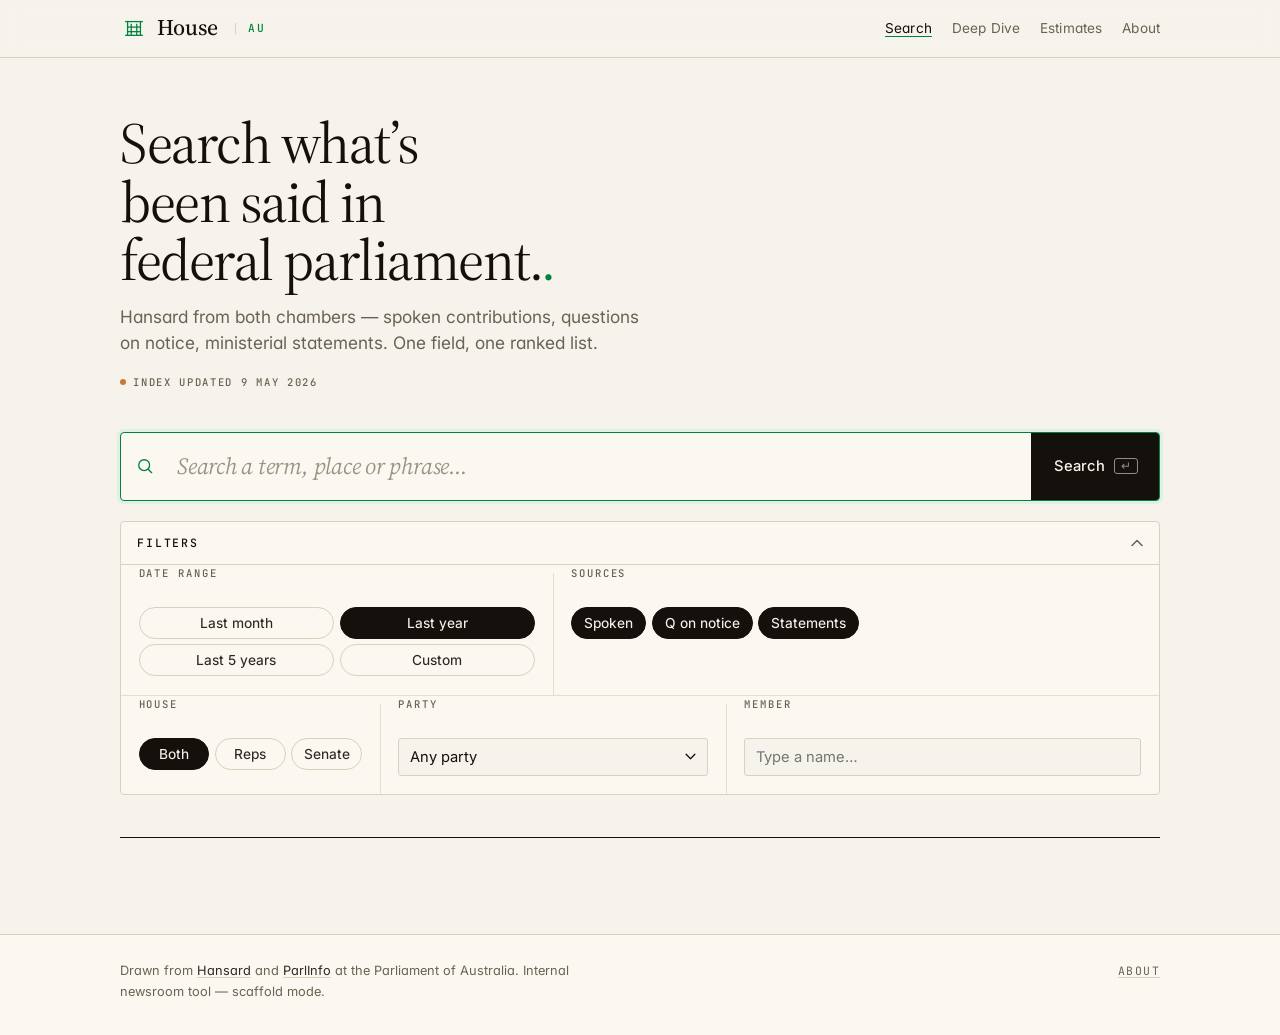
==== commit c79792f5: "Cleanup: drop Committees and Transcripts; settle on three surfaces Closes the call we made to stop c" ====
--- a/index.html
+++ b/index.html
@@ -20,7 +20,7 @@
   <link rel="preconnect" href="https://fonts.googleapis.com">
   <link rel="preconnect" href="https://fonts.gstatic.com" crossorigin>
   <link rel="stylesheet" href="https://fonts.googleapis.com/css2?family=Source+Serif+4:opsz,wght@8..60,300..700&family=Source+Serif+4:ital,opsz,wght@1,8..60,300..600&family=Inter:wght@300;400;500;600&family=JetBrains+Mono:wght@400;500&display=swap">
-  <link rel="stylesheet" href="style.css?v=41">
+  <link rel="stylesheet" href="style.css?v=44">
 </head>
 <body>
   <header class="topbar">
@@ -45,8 +45,6 @@
       <nav class="topnav">
         <a href="./" aria-current="page">Search</a>
         <a href="deep-dive.html">Deep Dive</a>
-        <a href="committees.html">Committees</a>
-        <a href="transcripts.html">Transcripts</a>
         <a href="estimates.html">Estimates</a>
         <a href="about.html">About</a>
       </nav>
@@ -104,10 +102,9 @@
         <fieldset class="filter">
           <legend>Sources</legend>
           <div class="pills" id="sources">
-            <button type="button" data-source="spoken"    aria-pressed="true">Spoken</button>
-            <button type="button" data-source="wq"        aria-pressed="true">Written Q&amp;A</button>
-            <button type="button" data-source="ws"        aria-pressed="true">Statements</button>
-            <button type="button" data-source="committee" aria-pressed="true">Committee</button>
+            <button type="button" data-source="spoken" aria-pressed="true">Spoken</button>
+            <button type="button" data-source="wq"     aria-pressed="true">Q on notice</button>
+            <button type="button" data-source="ws"     aria-pressed="true">Statements</button>
           </div>
         </fieldset>
 
@@ -167,6 +164,6 @@
     </div>
   </footer>
 
-  <script type="module" src="src/app.js?v=22"></script>
+  <script type="module" src="src/app.js?v=23"></script>
 </body>
 </html>
--- a/style.css
+++ b/style.css
@@ -571,7 +571,9 @@
    ================================================================ */
 
 #party,
-#member-input {
+#member-input,
+#est-round,
+#est-committee {
   font-family: var(--sans);
   font-size: 0.92rem;
   width: 100%;
@@ -585,7 +587,9 @@
   -webkit-appearance: none;
   transition: border-color 120ms;
 }
-#party {
+#party,
+#est-round,
+#est-committee {
   background-image: url("data:image/svg+xml;utf8,<svg xmlns='http://www.w3.org/2000/svg' viewBox='0 0 12 8' fill='none' stroke='%2314110d' stroke-width='1.5' stroke-linecap='round' stroke-linejoin='round'><path d='M1 1.5 6 6.5 11 1.5'/></svg>");
   background-repeat: no-repeat;
   background-position: right 0.7rem center;
@@ -593,8 +597,10 @@
   padding-right: 2rem;
   cursor: pointer;
 }
-#party:hover, #member-input:hover { border-color: var(--ink-faint); }
-#party:focus, #member-input:focus {
+#party:hover, #member-input:hover,
+#est-round:hover, #est-committee:hover { border-color: var(--ink-faint); }
+#party:focus, #member-input:focus,
+#est-round:focus, #est-committee:focus {
   border-color: var(--accent);
   outline: 2px solid var(--accent-tint);
   outline-offset: 0;
@@ -2348,3 +2354,114 @@
     transition-duration: 0.001ms !important;
   }
 }
+
+/* ================================================================
+   Estimates surface — section rows. Each row is one department's
+   grilling for one date, with senator-questioner + witness chips
+   and a search snippet pulled from the session transcript.
+   ================================================================ */
+
+.est-results {
+  list-style: none;
+  margin: 0;
+  padding: 0;
+  display: grid;
+  gap: 0;
+}
+.est-row {
+  display: grid;
+  gap: 0.4rem;
+  padding: 1.5rem 0 1.6rem;
+  border-bottom: 1px solid var(--rule);
+  transition: background 140ms;
+}
+.est-row:hover { background: linear-gradient(to right, var(--paper-warm), transparent 70%); }
+.est-row:last-child { border-bottom: 1px solid var(--ink); }
+
+.est-eyebrow {
+  margin: 0;
+  font-family: var(--mono);
+  font-size: 0.7rem;
+  font-weight: 500;
+  letter-spacing: 0.14em;
+  text-transform: uppercase;
+  color: var(--ink-muted);
+}
+.est-section {
+  margin: 0.05rem 0 0.1rem;
+  font-family: var(--serif);
+  font-variation-settings: 'opsz' 32, 'wght' 500;
+  font-size: clamp(1.08rem, 2vw, 1.3rem);
+  line-height: 1.22;
+  letter-spacing: -0.015em;
+  display: -webkit-box;
+  -webkit-line-clamp: 2;
+  -webkit-box-orient: vertical;
+  overflow: hidden;
+}
+.est-section a {
+  color: var(--ink);
+  text-decoration: none;
+  background-image: linear-gradient(currentColor, currentColor);
+  background-size: 0 1px;
+  background-repeat: no-repeat;
+  background-position: 0 100%;
+  transition: background-size 220ms cubic-bezier(0.2, 0.7, 0.2, 1), color 120ms;
+  padding-bottom: 0.05em;
+}
+.est-section a:hover {
+  background-size: 100% 1px;
+  color: var(--accent);
+}
+
+.est-roles {
+  margin: 0.15rem 0 0;
+  font-family: var(--sans);
+  font-size: 0.84rem;
+  color: var(--ink-soft);
+  display: flex;
+  flex-wrap: wrap;
+  gap: 0.3rem 0.45rem;
+  align-items: baseline;
+}
+.est-roles-label {
+  font-family: var(--mono);
+  font-size: 0.66rem;
+  letter-spacing: 0.16em;
+  text-transform: uppercase;
+  color: var(--ink-faint);
+  margin-right: 0.1rem;
+}
+.est-chip {
+  display: inline-block;
+  font-size: 0.78rem;
+  padding: 0.08rem 0.5rem;
+  border: 1px solid var(--rule);
+  border-radius: 999px;
+  background: var(--paper-warm);
+  color: var(--ink-soft);
+}
+.est-chip-more {
+  background: transparent;
+  color: var(--ink-faint);
+  border-style: dashed;
+}
+
+.est-snippet {
+  margin: 0.35rem 0 0;
+  font-family: var(--sans);
+  font-size: 0.94rem;
+  line-height: 1.55;
+  color: var(--ink-soft);
+  max-width: 72ch;
+}
+.est-snippet mark {
+  background: linear-gradient(transparent 55%, var(--highlight) 55%);
+  color: inherit;
+}
+
+@media (max-width: 560px) {
+  .est-row { padding: 1.2rem 0 1.3rem; }
+  .est-section { font-size: 1.04rem; }
+  .est-snippet { font-size: 0.92rem; }
+}
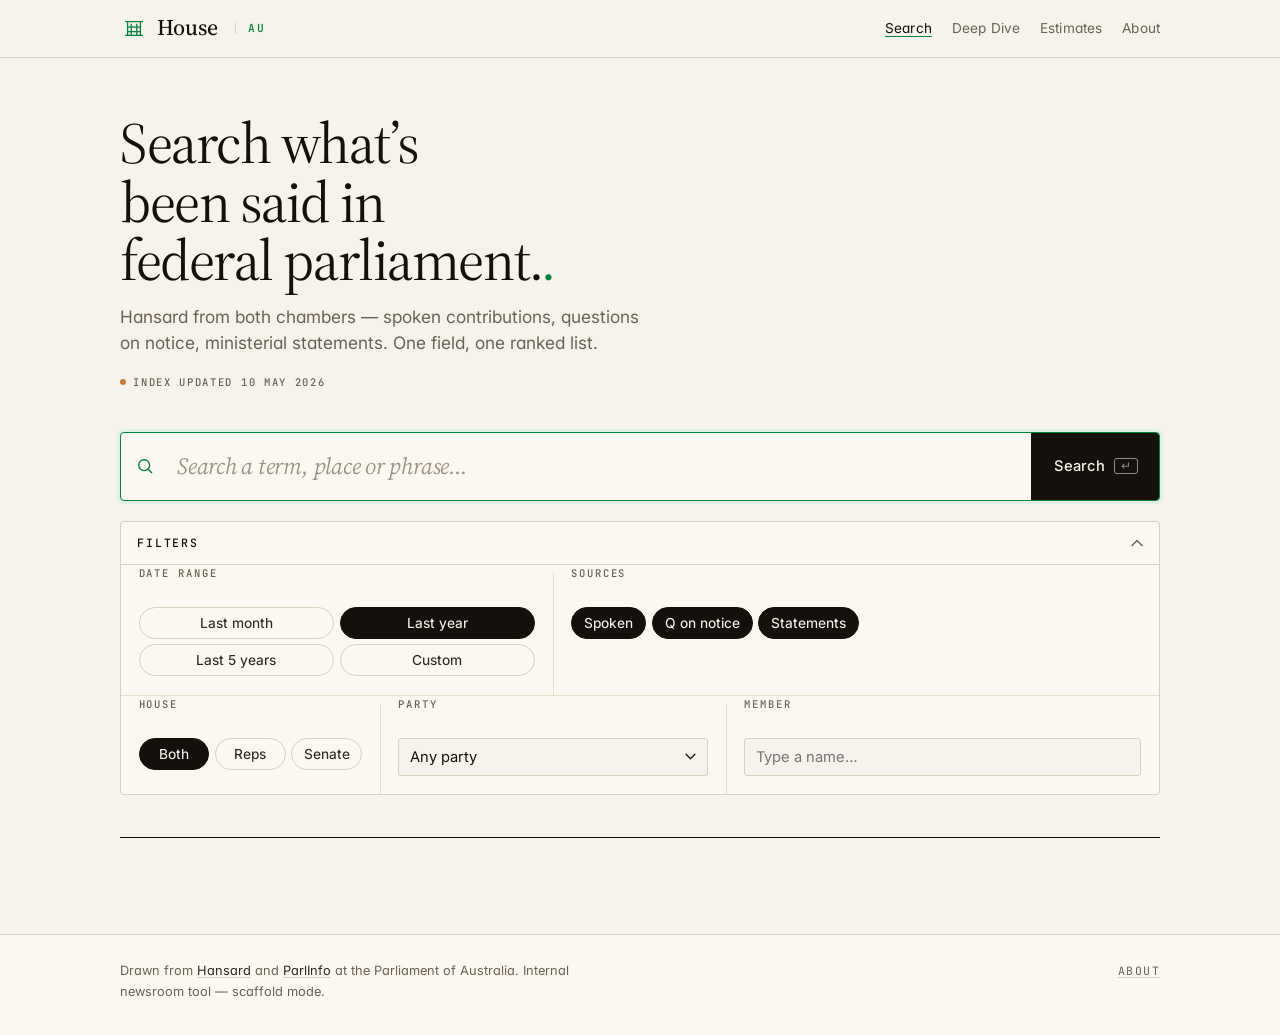
==== commit 19e7a484: "Memory: drop idle cache size + clear on hidden tab Chris noticed Chrome was holding ~1.8GB after a h" ====
--- a/index.html
+++ b/index.html
@@ -164,6 +164,6 @@
     </div>
   </footer>
 
-  <script type="module" src="src/app.js?v=23"></script>
+  <script type="module" src="src/app.js?v=26"></script>
 </body>
 </html>
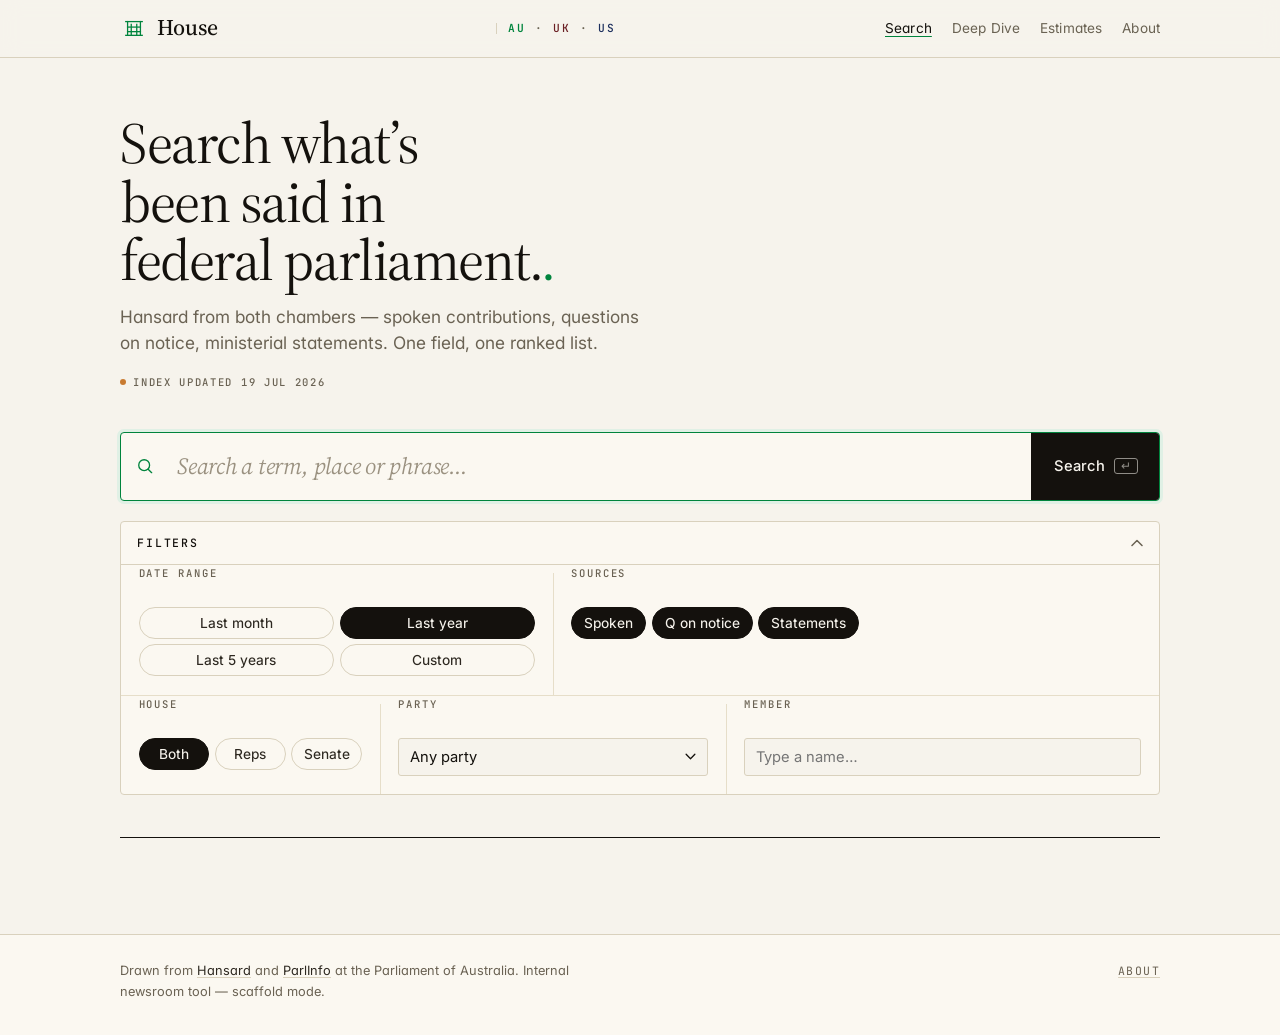
==== commit 034bd3be: "Three-region switcher (AU · UK · US) in the topbar Same pattern as the UK site just landed. Current " ====
--- a/index.html
+++ b/index.html
@@ -40,8 +40,10 @@
           </svg>
         </span>
         <span class="wordmark-text">House</span>
-        <span class="region-tag" aria-label="AU edition">AU</span>
       </a>
+      <span class="region-pair">
+        <span class="au-mark current">AU</span> &middot; <a class="uk-mark" href="https://peter-guillam123.github.io/House/" title="House UK">UK</a> &middot; <a class="us-mark" href="https://peter-guillam123.github.io/house-us/" title="House US">US</a>
+      </span>
       <nav class="topnav">
         <a href="./" aria-current="page">Search</a>
         <a href="deep-dive.html">Deep Dive</a>
--- a/style.css
+++ b/style.css
@@ -169,6 +169,39 @@
   align-self: center;
   line-height: 1;
 }
+
+/* Three-region switcher — sits alongside the wordmark. Current region
+   is a plain span (bolded, coloured); the other two are anchors to
+   the sister sites. Region colours hardcoded here so all three sites
+   share the same block verbatim. */
+.region-pair {
+  font-family: var(--mono);
+  font-size: 0.7rem;
+  font-weight: 500;
+  letter-spacing: 0.18em;
+  text-transform: uppercase;
+  padding-left: 0.7rem;
+  margin-left: 0.55rem;
+  border-left: 1px solid var(--rule);
+  color: var(--ink-muted);
+  line-height: 1;
+  align-self: center;
+}
+.region-pair a {
+  color: var(--ink-muted);
+  text-decoration: none;
+  transition: opacity 120ms;
+}
+.region-pair a:hover { opacity: 0.7; }
+.region-pair a:focus-visible {
+  outline: 2px solid currentColor;
+  outline-offset: 2px;
+  border-radius: 2px;
+}
+.region-pair .uk-mark { color: #6b1f24; }
+.region-pair .au-mark { color: #00843d; }
+.region-pair .us-mark { color: #1d2f5e; }
+.region-pair .current { font-weight: 600; }
 
 .topnav {
   display: flex;
